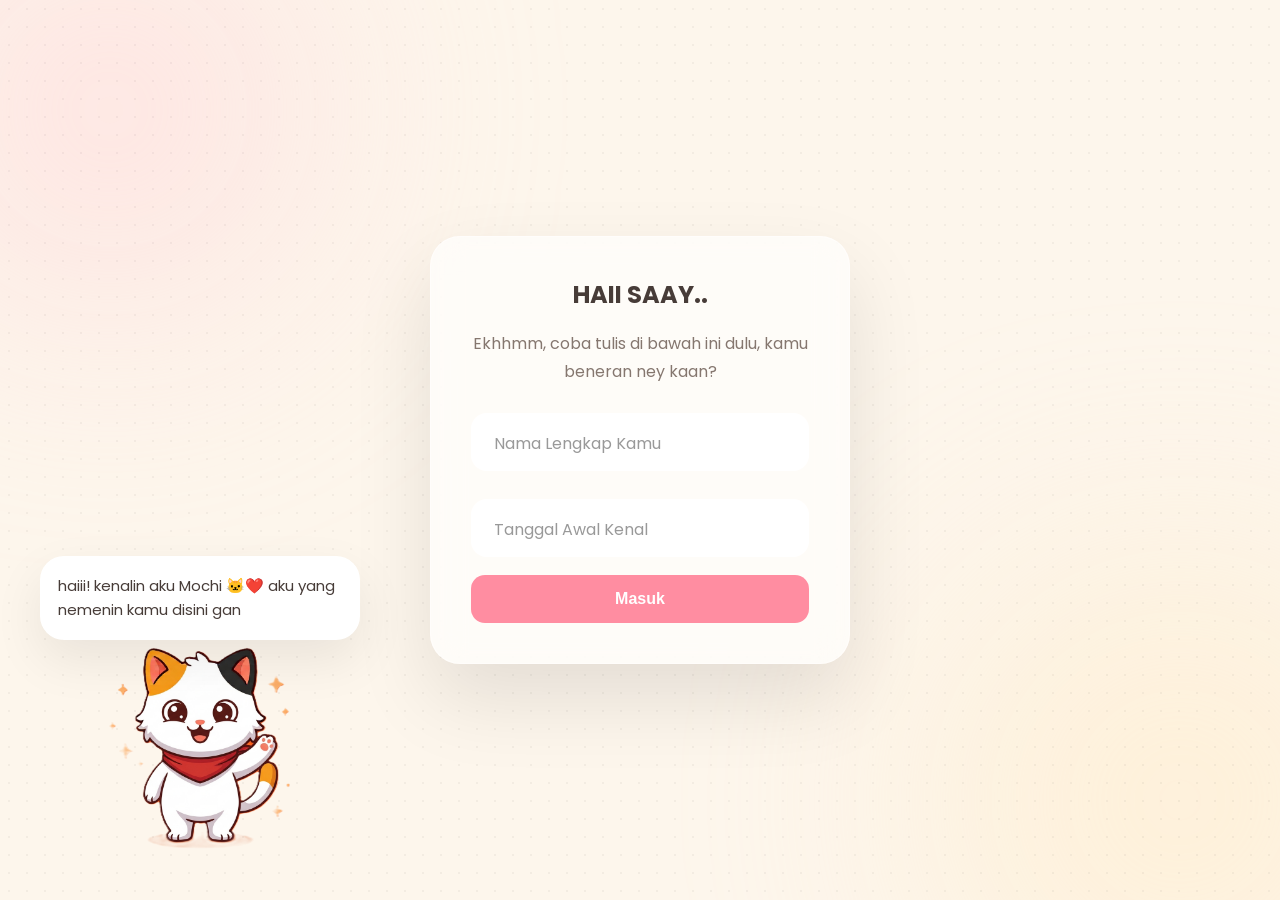
==== index.html @ f879d0f9 "first commit" ====
<!doctype html>
<html lang="en">
  <head>
    <meta charset="UTF-8" />

    <meta name="viewport" content="width=device-width, initial-scale=1.0" />

    <meta name="robots" content="noindex, nofollow">

    <title>❤️ for u</title>

    <!-- FONT -->

    <link rel="preconnect" href="https://fonts.googleapis.com" />

    <link rel="preconnect" href="https://fonts.gstatic.com" crossorigin />

    <link href="https://fonts.googleapis.com/css2?family=Poppins:wght@300;400;500;600;700&family=Playfair+Display:wght@700&display=swap" rel="stylesheet" />

    <!-- CSS -->

    <link rel="stylesheet" href="assets/css/style.css" />

    <link rel="stylesheet" href="assets/css/animations.css" />

    <link rel="stylesheet" href="assets/css/popup.css" />
  </head>

  <body>
    <!-- ==========================
            BACKGROUND
    =========================== -->

    <div class="background">
      <div class="blob blob1"></div>

      <div class="blob blob2"></div>

      <div class="noise"></div>
    </div>

    <div id="focus-overlay"></div>

    <div id="focus-overlay-journey"></div>

    <!-- ===========================
            CHARACTER LAYER
    =========================== -->

    <div id="character-layer">
      <div id="character-wrapper">
        <div id="character-bubble">
          <div id="bubble-content">
            <div id="bubble-text"></div>

            <div id="typing-indicator">
              <span></span>

              <span></span>

              <span></span>
            </div>
          </div>
        </div>

        <img id="character-image" src="assets/emoji/mochi/happy.png" alt="Mochi" />
      </div>
    </div>

    <!-- ==========================
            FLOATING LAYER
    =========================== -->

    <div id="floating-layer">
      <div id="music-player-placeholder"></div>

      <div id="journey-progress-placeholder"></div>
    </div>

    <!-- ==========================
            STORY
    =========================== -->

    <div class="mobile-warning">
      <div>
        💻

        <h2>Website ini dibuat khusus untuk Desktop.</h2>

        <p>Silakan buka menggunakan Laptop atau PC ya ❤️</p>
      </div>
    </div>

    <main id="story">
      <div id="transition-overlay">
        <div id="journey-transition">
          <div class="journey-content">
            <h1 id="journey-title">Perjalanan Kita Dimulai ❤️</h1>

            <p id="journey-subtitle">Aku sudah menyiapkan sesuatu spesial...</p>
          </div>
        </div>

        <div class="transition-text">
          <h2 id="transition-title"></h2>

          <p id="transition-subtitle"></p>
        </div>
      </div>

      <section id="login-scene" class="scene active">
        <div class="container">
          <div class="login-layout">
            <div id="login-card" class="login-card glass-card">
              <h1>HAII SAAY..</h1>

              <p>Ekhhmm, coba tulis di bawah ini dulu, kamu beneran ney kaan?</p>

              <div class="input-group">
                <input id="username" placeholder=" " type="text" required />

                <label for="username"> Nama Lengkap Kamu </label>
              </div>

              <div class="input-group">
                <input id="password" placeholder=" " type="password" required />

                <label for="password"> Tanggal Awal Kenal </label>
              </div>

              <button id="login-btn">Masuk</button>
            </div>
          </div>
        </div>
      </section>

      <section id="welcome-scene" class="scene">
        <div id="welcome-wrapper">
          <div id="envelope-stage">
            <img id="letter" src="assets/img/envelope/letter.png" />

            <img id="envelope" src="assets/img/envelope/closed.png" />
          </div>

          <div id="welcome-card" class="glass-card">
            <img id="card-letter" src="assets/img/envelope/hover.png" alt="" />

            <h1>Buat Kamu ❤️</h1>

            <p>Ada sesuatu yang mau aku tunjukin, hope u like it ney.</p>
            <p>Nanti kalo misalnya ada yang kurang bagus, bilang aku yaah 🥰</p>

            <button id="start-story">Mulai Perjalanan ❤️</button>
          </div>
        </div>
      </section>

      <section id="gallery-scene" class="scene">
        <div id="gallery-container">
          <button id="gallery-prev" class="gallery-arrow">❮</button>

          <div id="gallery-viewport">
            <div id="gallery-track"></div>
          </div>

          <button id="gallery-next" class="gallery-arrow">❯</button>
        </div>

        <div id="gallery-progress">
          <span id="gallery-current"> 1 </span>

          /

          <span id="gallery-total"> 1 </span>
        </div>

        <div id="gallery-scene-mochi" class="gallery-scene-mochi">
          <img id="gallery-scene-mochi-image" src="assets/emoji/mochi/happy.png" alt="Mochi" />

          <div id="gallery-scene-mochi-bubble"></div>
        </div>

        <div id="gallery-end-card">
            <h2>Gimana? 🥹</h2>
            <p>Udah cukup lihat kenangannya? Mau lanjut ke yang lain, atau masih mau lihat-lihat lagi?</p>
            <div class="gallery-end-buttons">
                <button id="gallery-end-again">Lihat Lagi</button>
                <button id="gallery-end-continue">Lanjut ❤️</button>
            </div>
        </div>

      </section>

      <div id="gallery-popup">
        <div id="gallery-popup-card">
          <button id="gallery-popup-close">✕</button>

          <div class="gallery-popup-left">
            <img id="gallery-popup-image" src="" alt="" />

            <video id="gallery-popup-video" controls playsinline loop muted></video>
          </div>

          <div class="gallery-popup-right">
            <div class="gallery-popup-story">
              <h2 id="gallery-popup-title"></h2>

              <p id="gallery-popup-date"></p>

              <div id="gallery-popup-memory"></div>
            </div>

            <div class="gallery-popup-mochi">
              <img id="gallery-popup-mochi-image" src="assets/emoji/mochi/happy.png" />

              <div id="gallery-popup-mochi-bubble"></div>
            </div>
          </div>
        </div>
      </div>

      <section id="letter-scene" class="scene">
        <div id="letter-stack"></div>

        <div id="letter-progress">
          <span id="letter-current">1</span> / <span id="letter-total">1</span>
        </div>

        <div id="letter-scene-mochi" class="gallery-scene-mochi">
          <img id="letter-scene-mochi-image" src="assets/emoji/mochi/happy.png" alt="Mochi" />
          <div id="letter-scene-mochi-bubble"></div>
        </div>
      </section>

      <div id="letter-end-overlay">
        <div id="letter-end-mochi">
          <img id="letter-end-mochi-image" src="assets/emoji/mochi/thinking.png" alt="Mochi" />
          <div id="letter-end-mochi-bubble"></div>
        </div>

        <div id="letter-end-buttons">
          <button id="letter-end-no">Baca Lagi</button>
          <button id="letter-end-yes">Lanjut ❤️</button>
        </div>
      </div>

      <section id="question-scene" class="scene">
        <div id="question-progress">
          <div id="question-progress-fill"></div>
        </div>

        <div id="question-stack"></div>

        <div id="question-scene-mochi" class="question-scene-mochi">
          <img id="question-scene-mochi-image" src="assets/emoji/mochi/happy.png" alt="Mochi" />
          <div id="question-scene-mochi-bubble"></div>
        </div>
      </section>

      <div id="question-end-overlay">
        <div id="question-end-mochi">
          <img id="question-end-mochi-image" src="assets/emoji/mochi/thinking.png" alt="Mochi" />
          <div id="question-end-mochi-bubble"></div>
        </div>
      </div>

      <section id="ending-scene" class="scene">

        <div id="ending-floating-photos">
          <img class="ending-float-photo float-path-1" src="assets/img/float/1.jpg" alt="">
          <img class="ending-float-photo float-path-2" src="assets/img/float/2.jpg" alt="">
          <img class="ending-float-photo float-path-3" src="assets/img/float/3.jpg" alt="">
          <img class="ending-float-photo float-path-4" src="assets/img/float/4.jpg" alt="">
          <img class="ending-float-photo float-path-5" src="assets/img/float/5.jpg" alt="">
          <img class="ending-float-photo float-path-6" src="assets/img/float/6.jpg" alt="">
          <img class="ending-float-photo float-path-7" src="assets/img/float/7.jpg" alt="">
          <img class="ending-float-photo float-path-8" src="assets/img/float/8.jpg" alt="">
          <img class="ending-float-photo float-path-9" src="assets/img/float/9.jpg" alt="">
          <img class="ending-float-photo float-path-10" src="assets/img/float/10.jpg" alt="">
          <img class="ending-float-photo float-path-11" src="assets/img/float/11.jpg" alt="">
          <img class="ending-float-photo float-path-12" src="assets/img/float/12.jpg" alt="">
          <img class="ending-float-photo float-path-13" src="assets/img/float/13.jpg" alt="">
          <img class="ending-float-photo float-path-14" src="assets/img/float/14.jpg" alt="">
          <img class="ending-float-photo float-path-15" src="assets/img/float/15.jpg" alt="">
          <img class="ending-float-photo float-path-16" src="assets/img/float/16.jpg" alt="">
        </div>

        <div id="ending-gift-stage" class="ending-gift-stage">
          <img id="ending-gift-image" src="assets/img/ending/gift-closed.png" alt="Kotak Hadiah" />
          <p class="ending-hint">Buka kotaknya ya ❤️</p>
        </div>

        <div id="ending-thanks-card">
          <div id="ending-mochi" class="ending-mochi">
            <img id="ending-mochi-image" src="assets/emoji/mochi/love.png" alt="Mochi" />
            <div id="ending-mochi-bubble"></div>
          </div>

          <button id="ending-thanks-close" aria-label="Tutup">✕</button>
          <div id="ending-thanks-text"></div>
        </div>

        <div id="ending-qr-card">
          <div id="ending-qr-text"></div>
          <img id="ending-qr-image" src="" alt="QR Code Bloopers" />
          <a id="ending-qr-link" href="#" target="_blank" rel="noopener">Buka di Google Drive</a>
        </div>

        <div id="ending-farewell-mochi" class="ending-farewell-mochi">
          <img id="ending-farewell-mochi-image" src="assets/emoji/mochi/waving.png" alt="Mochi" />
          <div id="ending-farewell-mochi-bubble"></div>
        </div>

      </section>
    </main>

    <!-- ===================================
    POPUP ENGINE
    =================================== -->

    <div id="popup-overlay">
      <div id="popup-card" class="glass-card">
        <img id="popup-character" src="assets/emoji/mochi/happy.png" alt="Mochi" />

        <h2 id="popup-title">Judul</h2>

        <p id="popup-message">Lorem ipsum dolor sit amet.</p>

        <button id="popup-button">Oke ❤️</button>
      </div>
    </div>

    <script src="assets/data/dialogs.js"></script>

    <script src="assets/data/stories.js"></script>

    <script src="assets/data/gallery.js"></script>

    <script src="assets/data/popup.js"></script>

    <script src="assets/data/playlist.js"></script>

    <script src="assets/js/config.js"></script>

    <script src="assets/js/character.js"></script>

    <script src="assets/js/popup-character.js"></script>

    <script src="assets/js/overlay.js"></script>

    <script src="assets/js/popup.js"></script>

    <script src="assets/js/scene.js"></script>

    <script src="assets/js/storage.js"></script>

    <script src="assets/data/gallery-dialog.js"></script>

    <script src="assets/js/gallery-character.js"></script>

    <script src="assets/js/envelope.js"></script>

    <script src="assets/js/gallery.js"></script>

    <script src="assets/js/gallery-end.js"></script>

    <script src="assets/js/journey.js"></script>

    <script src="assets/js/login.js"></script>

    <script src="assets/js/music.js"></script>

    <script src="assets/data/letter.js"></script>

    <script src="assets/js/letter.js"></script>

    <script src="assets/js/letter-end.js"></script>

    <script src="assets/data/questions.js"></script>

    <script src="assets/js/question.js"></script>

    <script src="assets/js/question-end.js"></script>

    <script src="assets/js/ending.js"></script>

    <script src="assets/js/app.js"></script>

    <div id="music-player">

        <div class="player-photo-bg"></div>
        <div class="player-glass-overlay"></div>

        <div class="player-main">
            <div class="player-cover">🎵</div>

            <div class="player-info">
            <h3 id="player-title">Our Song</h3>

            <p id="player-artist">For You ❤️</p>
            </div>

            <div id="player-toggle" class="player-control">⏸</div>
        </div>

        <div class="player-expand">

            <div class="player-progress">
            <span id="player-time-current">0:00</span>

            <div id="player-progress-bar" class="player-progress-bar">
                <div id="player-progress-fill" class="player-progress-fill"></div>
            </div>

            <span id="player-time-total">0:00</span>
            </div>

            <div class="player-buttons">
            <button id="player-prev" class="player-btn">⏮</button>
            <button id="player-playpause" class="player-btn player-btn-main">⏸</button>
            <button id="player-next" class="player-btn">⏭</button>
            </div>

        </div>

        <audio id="player-audio"></audio>

    </div>
  </body>
</html>
---- assets/css/style.css ----
:root {
  /* COLORS */

  --bg: #fdf6ec;

  --card: #ffffff;

  --primary: #8d6e63;

  --secondary: #d9a299;

  --accent: #ff8da1;

  --text: #473c38;

  --text-light: #85776f;

  --shadow: 0 20px 50px rgba(0, 0, 0, 0.08);

  --glass: rgba(255, 255, 255, 0.55);

  --border: rgba(255, 255, 255, 0.45);

  /* RADIUS */

  --radius-xl: 30px;

  --radius-lg: 22px;

  --radius-md: 18px;

  --radius-sm: 12px;

  --card-half-height: 270px;

  /* TRANSITION */

  --transition: 0.35s ease;
}

* {
  margin: 0;
  padding: 0;
  box-sizing: border-box;
}

html {
  scroll-behavior: smooth;

  overflow: hidden;
}

body {
  font-family: "Poppins", sans-serif;

  background: #fdf6ec;

  color: #473c38;

  overflow: hidden;

  min-height: 100vh;
}

/* =====================
BACKGROUND
===================== */

.background {
  position: fixed;

  inset: 0;

  z-index: -1;

  transition:
    filter 0.8s ease,
    opacity 0.8s ease,
    transform 0.8s ease;
}

#focus-overlay {
  position: fixed;
  inset: 0;
  background: rgba(253, 246, 236, 0.35);
  backdrop-filter: blur(0px);
  -webkit-backdrop-filter: blur(0px);
  opacity: 0;
  pointer-events: none;
  transition:
    opacity 0.6s ease,
    backdrop-filter 0.6s ease,
    -webkit-backdrop-filter 0.6s ease;
  z-index: 50;
}

#focus-overlay.show {
  opacity: 1;
  backdrop-filter: blur(16px);
  -webkit-backdrop-filter: blur(16px);
}

.blob {
  position: absolute;

  border-radius: 50%;

  filter: blur(120px);

  opacity: 0.5;
}

.blob1 {
  width: 420px;

  height: 420px;

  background: #ffd5d9;

  left: -100px;

  top: -100px;
}

.blob2 {
  width: 500px;

  height: 500px;

  background: #ffebc8;

  right: -150px;

  bottom: -150px;
}

#focus-overlay-journey {
  position: fixed;
  inset: 0;

  background: rgba(20, 20, 20, 0.45);

  backdrop-filter: none;
  -webkit-backdrop-filter: none;

  opacity: 0;

  visibility: hidden;

  pointer-events: none;

  transition:
    opacity 0.7s,
    backdrop-filter 0.7s,
    -webkit-backdrop-filter 0.7s;
}

#focus-overlay-journey.show {
  opacity: 1;

  visibility: visible;

  backdrop-filter: blur(14px);
  -webkit-backdrop-filter: blur(14px);
}

/*==========================

CHARACTER LAYER

==========================*/

#character-layer {
  position: fixed;

  left: 80px;

  bottom: 40px;

  z-index: 999;

  pointer-events: none;
}

#character-wrapper {
  width: 240px;
}

#character-image {
  width: 100%;

  display: block;

  user-select: none;
}

/*==========================

CHARACTER BUBBLE

==========================*/

#character-bubble {
  position: absolute;

  bottom: 220px;

  left: 50%;

  transform: translateX(-50%);

  width: max-content;

  max-width: 320px;

  min-width: 180px;

  background: white;

  border-radius: 24px;

  padding: 18px;

  box-shadow: var(--shadow);

  opacity: 0;

  visibility: hidden;

  transition: 0.3s;
}

#bubble-text {
  color: var(--text);

  font-size: 15px;

  line-height: 1.6;
}

#character-bubble::after {
  content: "";

  position: absolute;

  bottom: -12px;

  left: 50%;

  transform: translateX(-50%);

  border: 12px solid transparent;

  border-top: white;
}

/*==========================

CONTAINER

==========================*/

.container {
  width: min(1400px, 92%);
  margin: auto;

  min-height: 100vh;

  display: flex;
  justify-content: center;
  align-items: center;
}

/*==========================

FLOATING

==========================*/

#floating-layer {
  position: fixed;

  inset: 0;

  pointer-events: none;

  z-index: 200;
}

#music-player-placeholder {
  position: absolute;

  top: 25px;

  left: 25px;
}

#journey-progress-placeholder {
  opacity: 0;
  pointer-events: none;
  transition: 0.5s;
}

#journey-progress-placeholder.show {
  opacity: 1;
}

.noise {
  position: absolute;

  inset: 0;

  opacity: 0.04;

  background-image: radial-gradient(#000 1px, transparent 1px);

  background-size: 18px 18px;
}

/* =====================

SCENES

===================== */

section {
  min-height: 100vh;
}

.glass-card {
  background: rgba(255, 255, 255, 0.65);

  backdrop-filter: blur(16px);

  border: 1px solid rgba(255, 255, 255, 0.4);

  box-shadow: 0 35px 80px rgba(0, 0, 0, 0.1);

  border-radius: var(--radius-xl);
}

.character-bubble {
  max-width: 260px;

  background: white;

  border-radius: 18px;

  padding: 16px;

  position: relative;

  box-shadow: var(--shadow);
}

.character-bubble::after {
  content: "";

  position: absolute;

  bottom: -12px;

  left: 40px;

  border: 12px solid transparent;

  border-top: white;
}

.character {
  display: flex;

  flex-direction: column;

  align-items: center;

  gap: 16px;
}

.mobile-warning {
  display: none;
}

@media (max-width: 1100px) {
  #story {
    display: none;
  }

  #floating-layer {
    display: none;
  }

  .mobile-warning {
    display: flex;

    justify-content: center;

    align-items: center;

    position: fixed;

    inset: 0;

    background: #fdf6ec;

    z-index: 99999;

    font-size: 22px;

    text-align: center;

    padding: 30px;
  }
}

/*==========================

LOGIN

==========================*/

.login-layout {
  width: 100%;

  display: flex;

  justify-content: center;

  align-items: center;
}

.login-card {
  width: 420px;

  padding: 40px;

  display: flex;

  flex-direction: column;

  gap: 18px;
}

.login-card h1 {
  text-align: center;

  color: var(--text);
}

.login-card p {
  text-align: center;

  color: var(--text-light);

  line-height: 1.7;
}

.input-group {
  position: relative;

  margin-top: 10px;
}

.input-group input {
  width: 100%;

  height: 58px;

  border: none;

  outline: none;

  border-radius: 16px;

  padding: 22px 18px 8px;

  font-size: 15px;

  background: white;

  transition: 0.3s;

  color: var(--text);
}

.input-group label {
  position: absolute;

  left: 18px;

  top: 18px;

  color: #999;

  transition: 0.25s;

  pointer-events: none;

  background: white;

  padding: 0 5px;
}

.input-group input:focus {
  box-shadow: 0 0 0 3px rgba(255, 141, 161, 0.2);
}

.input-group input:focus + label,
.input-group input:not(:placeholder-shown) + label,
.input-group input:valid + label {
  top: -10px;

  font-size: 12px;

  color: var(--accent);
}

#login-btn {
  padding: 15px;

  border: none;

  border-radius: 14px;

  cursor: pointer;

  font-size: 16px;

  font-weight: 600;

  background: var(--accent);

  color: white;

  transition: 0.3s;
}

#login-btn:hover {
  transform: translateY(-3px);
}

/*========================

Typing Indicator

========================*/

#bubble-content {
  min-height: 26px;
}

#typing-indicator {
  display: none;

  align-items: center;

  gap: 6px;

  height: 24px;
}

#typing-indicator span {
  width: 8px;

  height: 8px;

  border-radius: 50%;

  background: var(--text-light);

  animation: typing 0.8s infinite;
}

#typing-indicator span:nth-child(2) {
  animation-delay: 0.15s;
}

#typing-indicator span:nth-child(3) {
  animation-delay: 0.3s;
}

@keyframes typing {
  0%,
  80%,
  100% {
    transform: translateY(0);

    opacity: 0.4;
  }

  40% {
    transform: translateY(-6px);

    opacity: 1;
  }
}

/*==========================
SCENE ENGINE
==========================*/

.scene {
  min-height: 100vh;

  width: 100%;

  display: none;

  align-items: center;

  justify-content: center;
}

.scene.active {
  display: flex;

  animation: fadeScene 0.8s ease;
}

@keyframes fadeScene {
  from {
    opacity: 0;

    transform: translateY(20px);
  }

  to {
    opacity: 1;

    transform: translateY(0);
  }
}

body {
  transition:
    filter 0.7s ease,
    opacity 0.7s ease;
}

body.transition {
  overflow: hidden;
}

#login-card {
  transition:
    opacity 0.8s,
    transform 0.8s;
}

#login-card.hide {
  opacity: 0;

  transform: translateY(-40px) scale(0.95);
}

/*==========================
TRANSITION OVERLAY
==========================*/

#transition-overlay {
  position: fixed;

  inset: 0;

  display: flex;

  justify-content: center;

  align-items: center;

  background: rgba(253, 246, 236, 0.95);

  opacity: 0;

  visibility: hidden;

  transition: all 0.8s ease;

  z-index: 99999;
}

#transition-overlay.show {
  opacity: 1;

  visibility: visible;
}

.transition-text {
  text-align: center;
}

.transition-text h2 {
  font-size: 42px;

  font-family: "Playfair Display";

  color: var(--text);

  margin-bottom: 18px;
}

.transition-text p {
  font-size: 18px;

  color: var(--text-light);

  opacity: 0.85;
}

.login-success {
  animation: loginSuccess 0.9s ease forwards;
}

@keyframes loginSuccess {
  0% {
    opacity: 1;

    transform: scale(1);
  }

  100% {
    opacity: 0;

    transform: scale(0.82) translateY(-30px);
  }
}

/* welcome scene */

#letter.letter-fade-out {
  animation: letterFadeOut 0.6s ease forwards;
}

@keyframes letterFadeOut {
  from {
    opacity: 1;
  }
  to {
    opacity: 0;
  }
}

#card-letter {
  position: absolute;
  top: -90px;
  left: 50%;
  width: 200px;
  transform: translateX(-50%) translateY(20px) scale(0.85);
  opacity: 0;
  z-index: 65;
  pointer-events: none;
  filter: drop-shadow(0 14px 24px rgba(0, 0, 0, 0.15));
}

#card-letter.show {
  animation: cardLetterAppear 0.7s ease forwards;
}

@keyframes cardLetterAppear {
  from {
    opacity: 0;
    transform: translateX(-50%) translateY(20px) scale(0.85);
  }
  to {
    opacity: 1;
    transform: translateX(-50%) translateY(0) scale(1);
  }
}

#card-letter.card-letter-idle {
  animation: cardLetterFloat 3.4s ease-in-out infinite;
}

@keyframes cardLetterFloat {
  0%,
  100% {
    opacity: 1;
    transform: translateX(-50%) translateY(0) rotate(0deg);
  }
  50% {
    opacity: 1;
    transform: translateX(-50%) translateY(-10px) rotate(-2deg);
  }
}

#welcome-scene {
  position: relative;

  width: 100%;

  height: 100vh;

  overflow: hidden;
}

#welcome-wrapper {
  position: relative;

  width: 100%;

  height: 100%;
}

#envelope {
  position: absolute;

  inset: 0;

  margin: auto;

  width: 340px;

  cursor: pointer;

  z-index: 20;
}

/* ====================== */

#letter {
  position: absolute;

  left: 50%;

  top: 55%;

  width: 280px;

  transform: translate(-50%, 40px);

  opacity: 0;

  z-index: 15;
}

/* ====================== */

#welcome-card {
  position: absolute;
  left: 50%;
  top: 55%;
  width: min(380px, 88%);
  min-height: 540px;
  padding: 130px 40px 60px;
  transform: translate(-50%, -50%) scale(0.92);
  opacity: 0;
  pointer-events: none;
  text-align: center;
  z-index: 700;
  background: rgba(255, 255, 255, 0.95);
  border-radius: 28px;
  border: 1px solid rgba(0, 0, 0, 0.06);
  box-shadow: 0 30px 70px rgba(0, 0, 0, 0.08);

  display: flex;
  flex-direction: column;
  justify-content: flex-start;
  align-items: center;
  gap: 28px;
}

#welcome-card.hide {
  animation: welcomeCardHide 0.7s forwards;
}

@keyframes welcomeCardHide {
  from {
    opacity: 1;

    transform: translate(-50%, -50%) scale(1);
  }

  to {
    opacity: 0;

    transform: translate(-50%, -40%) scale(0.95);
  }
}

.card-show {
  opacity: 1;

  pointer-events: auto;

  animation: cardAppear 0.9s forwards;
}

@keyframes cardAppear {
  from {
    opacity: 0;

    transform: translate(-50%, -46%) scale(0.9);
  }

  to {
    opacity: 1;

    transform: translate(-50%, -50%) scale(1);
  }
}

/* ====================== */

.letter-show {
  animation: letterRise 1.2s forwards;
}

@keyframes letterRise {
  from {
    opacity: 0;

    transform: translate(-50%, 40px);
  }

  to {
    opacity: 1;

    transform: translate(-50%, -150px);
  }
}

#start-story {
  display: inline-flex;

  justify-content: center;

  align-items: center;

  margin: auto;

  margin-top: 16px;

  padding: 14px 28px;

  border-radius: 16px;

  border: none;

  background: var(--accent);

  color: #fff;

  font-size: 15px;

  font-weight: 700;

  cursor: pointer;

  transition:
    transform 0.3s ease,
    background 0.3s ease;

  box-shadow: 0 18px 40px rgba(255, 141, 161, 0.25);
}

#start-story:hover {
  transform: translateY(-2px);

  background: #ff6f89;
}

/*=================================
GALLERY ENGINE
=================================*/

#gallery-scene {
  opacity: 0;

  width: 100%;

  height: 100vh;

  overflow: hidden;

  justify-content: center;

  align-items: center;

  transition: opacity 0.8s ease;
}

#gallery-scene.reveal {
  opacity: 1;
}

#gallery-container {
  width: 100%;

  height: 100%;

  display: flex;

  align-items: center;

  justify-content: center;

  position: relative;
}

#gallery-viewport {
  width: 100%;

  overflow: hidden;
}

#gallery-track {
  display: flex;

  transition: transform 0.6s cubic-bezier(0.22, 0.61, 0.36, 1);
}

.gallery-item {
  width: 100vw;

  flex-shrink: 0;

  display: flex;

  justify-content: center;

  align-items: center;
}

.gallery-photo {
  width: auto;

  max-width: 82vw;

  max-height: 82vh;

  object-fit: contain;

  border-radius: 28px;

  box-shadow: 0 25px 70px rgba(0, 0, 0, 0.12);

  cursor: pointer;

  transition: 0.35s;
}

.gallery-photo:hover {
  transform: scale(1.02);
}

.gallery-arrow {
  position: absolute;

  width: 62px;

  height: 62px;

  border: none;

  border-radius: 50%;

  background: rgba(255, 255, 255, 0.85);

  backdrop-filter: blur(10px);

  cursor: pointer;

  font-size: 30px;

  z-index: 20;

  transition: 0.3s;
}

.gallery-arrow:hover {
  transform: scale(1.08);
}

#gallery-prev {
  left: 35px;
}

#gallery-next {
  right: 35px;
}

.gallery-arrow:disabled {
  opacity: 0.3;

  cursor: not-allowed;
}

#gallery-progress {
  position: absolute;

  bottom: 30px;

  left: 50%;

  transform: translateX(-50%);

  font-size: 18px;

  font-weight: 600;
}

.gallery-scene-mochi, .letter-scene-mochi {
  position: absolute;

  bottom: 40px;

  left: 80px;

  width: 240px;
  height: 240px;

  transform: none;

  z-index: 25;

  opacity: 0;

  visibility: hidden;

  transition:
    opacity 0.25s ease,
    transform 0.25s ease;
}

.gallery-scene-mochi.show, .letter-scene-mochi.show {
  opacity: 1;

  visibility: visible;

  transform: none;
}

#gallery-scene-mochi-image, #letter-scene-mochi-image {
  width: 100%;

  position: absolute;
  left: 0;
  bottom: 0;

  transition:
    opacity 0.25s ease,
    transform 0.25s ease;
}

#gallery-scene-mochi-bubble, #letter-scene-mochi-bubble {
  position: absolute;

  bottom: 220px;

  left: 50%;

  transform: translateX(-50%);

  width: max-content;

  max-width: 320px;

  min-width: 180px;

  padding: 18px;

  display: block;

  background: #fff6f8;

  font-size: 15px;

  border-radius: 24px;

  line-height: 1.6;

  box-shadow: 0 10px 25px rgba(0, 0, 0, 0.08);

  opacity: 0;

  color: #222 !important;

  transition:
    opacity 0.25s ease,
    transform 0.25s ease;
}

#gallery-scene-mochi-bubble:empty,
#letter-scene-mochi-bubble:empty {
  display: none;
}

#gallery-scene-mochi-bubble.gallery-popup-bubble-show,
#letter-scene-mochi-bubble.gallery-popup-bubble-show {
  display: block;
  opacity: 1;
  visibility:visible;

  transform: translateY(0);
}

#gallery-scene-mochi-bubble::before,
#letter-scene-mochi-bubble::before {
  content: "";

  position: absolute;

  bottom: -12px;
  left: 50%;

  transform: translateX(-50%);

  border: 12px solid transparent;
  border-top: 12px solid #fff6f8;

  width: 0;
  height: 0;

  background: none;
}

#letter-end-overlay {
  position: fixed;
  inset: 0;

  display: flex;
  flex-direction: column;
  align-items: center;
  justify-content: center;
  gap: 24px;

  background: rgba(20, 20, 20, 0.45);
  backdrop-filter: blur(18px);
  -webkit-backdrop-filter: blur(18px);

  opacity: 0;
  visibility: hidden;

  z-index: 10001;

  transition: 0.35s;
}

#letter-end-overlay.show {
  opacity: 1;
  visibility: visible;
}

#letter-end-mochi {
  position: relative;

  width: 220px;
}

#letter-end-mochi-image {
  width: 100%;

  transform: translateY(20px);
  opacity: 0;

  transition:
    opacity 0.35s ease 0.1s,
    transform 0.35s ease 0.1s;
}

#letter-end-overlay.show #letter-end-mochi-image {
  opacity: 1;
  transform: translateY(0);
}

#letter-end-mochi-bubble {
  position: absolute;

  bottom: calc(100% + 20px);
  left: 50%;
  transform: translateX(-50%);

  width: max-content;
  max-width: 320px;
  min-width: 180px;

  padding: 18px;

  background: #fff6f8;

  font-size: 15px;
  line-height: 1.6;
  color: #222 !important;

  border-radius: 24px;

  box-shadow: 0 10px 25px rgba(0, 0, 0, 0.08);

  opacity: 0;

  transition: opacity 0.3s ease 0.2s;
}

#letter-end-overlay.show #letter-end-mochi-bubble {
  opacity: 1;
}

#letter-end-mochi-bubble::after {
  content: "";

  position: absolute;

  bottom: -12px;
  left: 50%;
  transform: translateX(-50%);

  border: 12px solid transparent;
  border-top: 12px solid #fff6f8;
}

#letter-end-buttons {
  display: flex;
  gap: 16px;

  opacity: 0;
  transform: translateY(10px);

  pointer-events: none;

  transition:
    opacity 0.3s ease,
    transform 0.3s ease;
}

#letter-end-overlay.show #letter-end-buttons.show {
  opacity: 1;
  transform: translateY(0);
  pointer-events: auto;
}

#letter-end-buttons button {
  padding: 14px 28px;

  border: none;
  border-radius: 40px;

  font-family: "Poppins", sans-serif;
  font-weight: 600;
  font-size: 14px;

  cursor: pointer;

  transition: 0.25s;
}

#letter-end-no {
  background: #f1e4e7;
  color: #666;
}

#letter-end-no:hover {
  background: #e5d5d9;
}

#letter-end-yes {
  background: #ff8da1;
  color: white;
}

#letter-end-yes:hover {
  background: #ff7291;
}

/*=========================
JOURNEY TRANSITION
==========================*/

#journey-transition {
  position: fixed;

  inset: 0;

  display: flex;

  justify-content: center;

  align-items: center;

  opacity: 0;

  visibility: hidden;

  transition: 0.8s;

  z-index: 9998;
}

#journey-transition.show {
  opacity: 1;

  visibility: visible;
}

.journey-content {
  text-align: center;

  color: white;
}

#journey-title {
  font-size: 58px;

  font-family: "Playfair Display";

  margin-bottom: 20px;
}

#journey-subtitle {
  font-size: 22px;

  opacity: 0.85;
}

.journey-leave {
  animation: journeyLeave 0.7s forwards;
}

@keyframes journeyLeave {
  0% {
    opacity: 1;

    transform: translate(-50%, -50%) scale(1);
  }

  100% {
    opacity: 0;

    transform: translate(-50%, -80%) scale(0.9);
  }
}

.journey-letter {
  animation: journeyLetter 0.7s forwards;
}

@keyframes journeyLetter {
  to {
    opacity: 0;

    transform: translateX(-50%) translateY(-50px) scale(0.8);
  }
}

#music-player {
  position: fixed;
  left: 50%;
  top: 50%;
  transform: translate(-50%, -50%) scale(0.6);

  width: 420px;
  height: 95px;

  border-radius: 28px;

  backdrop-filter: blur(20px) saturate(160%);
  -webkit-backdrop-filter: blur(20px) saturate(160%);
  border: 1px solid rgba(255, 255, 255, 0.8);

  display: flex;
  flex-direction: column;
  padding: 18px 24px;
  box-shadow:
    0 20px 45px rgba(0, 0, 0, 0.15),
    inset 0 1px 0 rgba(255, 255, 255, 0.6);
  opacity: 0;
  visibility: hidden;
  overflow: hidden;
  z-index: 9999;
  will-change: transform, left, top, height;
  transition: height 0.35s ease;
}

.player-photo-bg {
  position: absolute;
  inset: -25px; /* biar pas di-blur nggak keliatan tepinya */
  background-size: cover;
  background-position: center;
  filter: blur(35px) saturate(160%);
  transform: scale(1.15);
  transition: background-image 0.5s ease;
  z-index: 0;
}

.player-glass-overlay {
  position: absolute;
  inset: 0;
  background: linear-gradient(135deg, rgba(255, 255, 255, 0.78), rgba(255, 255, 255, 0.55)); 
  z-index: 1;
}

#music-player:hover {
  height: 210px;
}

.player-main {
  display: flex;
  align-items: center;
  gap: 20px;
  flex-shrink: 0;
}

.player-main,
.player-expand {
  position: relative; /* biar tetap di atas 2 layer baru */
  z-index: 2;
}

#music-player:hover #player-toggle {
  display: none;
}

.player-cover {

  background-size: contain;
  background-repeat: no-repeat;
  background-color: rgba(255, 255, 255, 0.4);
  background-position: center;
  overflow: hidden;
  
  width: 60px;

  height: 60px;

  border-radius: 18px;

  color: white;

  display: flex;

  justify-content: center;

  align-items: center;

  font-size: 28px;
}

.player-info {
  flex: 1;
  min-width: 0;
  padding-right: 10px;
}

.player-info h3 {
  font-size: 16px;
  margin-bottom: 4px;
  white-space: nowrap;
  overflow: hidden;
  text-overflow: ellipsis;
}

.player-info p {
  font-size: 13px;
  white-space: nowrap;
  overflow: hidden;
  text-overflow: ellipsis;
}

.player-control {
  width: 52px;

  height: 52px;

  border-radius: 50%;

  background: #e8899b;;

  color: white;

  display: flex;

  justify-content: center;

  align-items: center;

  cursor: pointer;
}

.player-expand {
  margin-top: 18px;
  opacity: 0;
  transition: opacity 0.25s ease 0.1s;
}

#music-player:hover .player-expand {
  opacity: 1;
}

.player-progress {
  display: flex;
  align-items: center;
  gap: 10px;
  font-size: 12px;
  color: #b98a94;
  margin-bottom: 16px;
}

.player-progress-bar {
  flex: 1;
  height: 5px;
  border-radius: 5px;
  background: rgba(255, 255, 255, 0.55);
  cursor: pointer;
  overflow: hidden;
}

.player-progress-fill {
  height: 100%;
  width: 0%;
  background: #e8899b;;
  border-radius: 5px;
}

.player-buttons {
  display: flex;
  align-items: center;
  justify-content: center;
  gap: 24px;
}

.player-btn {
  border: none;
  background: none;
  font-size: 20px;
  color: #e8899b;
  cursor: pointer;
  display: flex;
  align-items: center;
  justify-content: center;
}

.player-btn-main {
  width: 46px;
  height: 46px;
  border-radius: 50%;
  background: #e8899b;
  color: white;
  font-size: 18px;
}

#music-player.show {
  animation: playerAppear 0.8s forwards;
}

@keyframes playerAppear {
  from {
    opacity: 0;

    transform: translate(-50%, -50%) scale(0.6);
  }

  to {
    opacity: 1;

    visibility: visible;

    transform: translate(-50%, -50%) scale(1);
  }
}

#music-player.float {
  animation: playerFloat 1.3s forwards;
}

@keyframes playerFloat {
  0% {
    opacity: 1;
    visibility: visible;

    left: 50%;
    top: 50%;

    transform: translate(-50%, -50%) scale(1);
  }

  100% {
    opacity: 1;
    visibility: visible;

    left: calc(100% - 30px);
    top: 30px;

    transform: translate(-100%, 0) scale(0.72);
  }
}

/*=========================
GALLERY POPUP*==========================*/

#gallery-popup {
  position: fixed;
  inset: 0;

  display: flex;
  justify-content: center;
  align-items: center;

  background: rgba(20, 20, 20, 0.45);
  backdrop-filter: blur(18px);

  opacity: 0;
  visibility: hidden;

  transition: 0.35s;

  z-index: 10000;
}

#gallery-popup.show {
  opacity: 1;
  visibility: visible;
}

#gallery-popup-card {
  width: min(1200px, 90vw);
  height: min(760px, 90vh);

  display: flex;

  overflow: hidden;

  background: white;

  border-radius: 32px;

  position: relative;

  transform: scale(0.92);

  transition: 0.35s;

  opacity: 0;

  transform: scale(0.95) translateY(20px);

  transition:
    opacity 0.35s ease,
    transform 0.45s cubic-bezier(0.22, 0.61, 0.36, 1);
}

#gallery-popup.show #gallery-popup-card {
  opacity: 1;

  transform: scale(1) translateY(0);
}

#gallery-popup-image {
  width: 100%;
  height: 100%;

  object-fit: contain;

  opacity: 0;

  transform: scale(0.96);

  transition:
    opacity 0.45s ease 0.15s,
    transform 0.45s ease 0.15s;
}

#gallery-popup.show #gallery-popup-image {
  opacity: 1;

  transform: scale(1);
}

.gallery-popup-content {
  padding: 30px;

  scroll-behavior: smooth;
}

.gallery-popup-content::-webkit-scrollbar {
  width: 8px;
}

.gallery-popup-content::-webkit-scrollbar-thumb {
  background: #ddd;

  border-radius: 20px;
}

.gallery-popup-right {
  flex: 1;

  display: flex;

  flex-direction: column;

  height: 100%;

  padding: 40px 45px;

  overflow-y: auto;
}

.gallery-popup-story {
  flex: 1;

  overflow-y: auto;

  padding-right: 10px;
}

#gallery-popup-title {
  font-size: 36px;
  margin-bottom: 10px;
  opacity: 0;

  transform: translateY(12px);

  transition: 0.35s 0.25s;
}

#gallery-popup-date {
  color: #999;

  margin-bottom: 1px;

  opacity: 0;

  transform: translateY(12px);

  transition: 0.35s 0.35s;
}

#gallery-popup-memory {
  line-height: 2;

  white-space: pre-line;

  opacity: 0;

  transform: translateY(12px);

  transition: 0.35s 0.45s;
}

#gallery-popup.show #gallery-popup-title,
#gallery-popup.show #gallery-popup-date,
#gallery-popup.show #gallery-popup-memory {
  opacity: 1;

  transform: translateY(0);
}

.gallery-popup-mochi {
  flex-shrink: 0;

  display: flex;

  align-items: flex-end;

  gap: 15px;

  padding-top: 16px;

  margin-top: 16px;

  border-top: 1px solid #eee;

  padding-bottom: 12px;
}

#gallery-popup.show .gallery-popup-mochi {
  opacity: 1;

  transform: translateY(0);
}

#gallery-popup-mochi-image {
  width: 95px;

  margin-bottom: -8px;

  flex-shrink: 0;

  transition:
    opacity 0.25s ease,
    transform 0.25s ease;
}

.gallery-video-thumb {
  position: relative;

  display: inline-flex;
  align-items: center;
  justify-content: center;

  cursor: pointer;
}

.gallery-video-thumb .gallery-photo {
  display: block;
}

.gallery-play-icon {
  position: absolute;
  top: 50%;
  left: 50%;
  transform: translate(-50%, -50%);

  width: 64px;
  height: 64px;

  border-radius: 50%;
  background: rgba(0, 0, 0, 0.5);
  color: white;

  display: flex;
  align-items: center;
  justify-content: center;

  font-size: 24px;

  pointer-events: none;
}

.gallery-popup-face-show {
  opacity: 1;

  transform: scale(1);
}

.gallery-popup-face-hide {
  opacity: 0;

  transform: scale(0.9);
}

#gallery-popup-mochi-bubble {
  position: relative;

  background: #fff6f8;

  padding: 14px 18px;

  border-radius: 18px;

  line-height: 1.7;

  box-shadow: 0 10px 25px rgba(0, 0, 0, 0.08);

  opacity: 0;

  color: #222 !important;

  transform: translateY(12px);

  transition:
    opacity 0.25s ease,
    transform 0.25s ease;

  margin-bottom: 18px;
}

#gallery-popup-mochi-bubble {
  opacity: 0;
  transform: translateY(12px);

  transition:
    opacity 0.25s ease,
    transform 0.25s ease;
}

#gallery-popup-mochi-bubble.gallery-popup-bubble-show {
  opacity: 1;
  transform: translateY(0);
}

#gallery-popup-mochi-bubble::before {
  content: "";

  position: absolute;

  left: -8px;

  bottom: 18px;

  width: 18px;

  height: 18px;

  background: #fff6f8;

  transform: rotate(45deg);
}

#gallery-popup-close {
  position: absolute;

  top: 25px;
  right: 25px;

  width: 45px;
  height: 45px;

  border: none;

  border-radius: 50%;

  background: white;

  cursor: pointer;

  z-index: 20;

  transition: 0.3s;
}

#gallery-popup-close:hover {
  transform: rotate(90deg) scale(1.1);
}

#gallery-end-card {
  position: fixed;
  left: 50%;
  top: 50%;
  width: min(380px, 88%);
  padding: 40px 32px;
  transform: translate(-50%, -50%) scale(0.92);
  opacity: 0;
  pointer-events: none;
  text-align: center;
  z-index: 9999;
  background: rgba(255, 255, 255, 0.95);
  border-radius: 28px;
  border: 1px solid rgba(0, 0, 0, 0.06);
  box-shadow: 0 30px 70px rgba(0, 0, 0, 0.08);
  display: flex;
  flex-direction: column;
  align-items: center;
  gap: 24px;
}

#gallery-end-card.card-show {
  opacity: 1;
  pointer-events: auto;
  animation: cardAppear 0.9s forwards;
}

#gallery-end-card.hide {
  animation: welcomeCardHide 0.7s forwards; /* reuse keyframes yang udah ada */
}

.gallery-end-buttons {
  display: flex;
  gap: 14px;
}

.gallery-end-buttons button {
  padding: 14px 24px;
  border-radius: 16px;
  border: none;
  font-size: 15px;
  font-weight: 700;
  cursor: pointer;
  transition: transform 0.3s ease, background 0.3s ease;
}

#gallery-end-continue {
  background: var(--accent);
  color: #fff;
  box-shadow: 0 18px 40px rgba(255, 141, 161, 0.25);
}

#gallery-end-continue:hover { transform: translateY(-2px); }

#gallery-end-again {
  background: rgba(0,0,0,0.05);
  color: #555;
}

/*=================================
LETTER SCENE — STACKED CARDS
=================================*/

#letter-stack {
  position: relative;
  width: min(420px, 88vw);
  height: min(560px, 70vh);
}

.letter-card {
  position: absolute;
  top: 50%;
  left: 50%;
  width: 100%;
  height: 100%;
  box-sizing: border-box;

  background: #fdf8f3;
  border: 3px solid var(--accent, #FF8DA1);
  border-radius: 20px;
  box-shadow: 0 20px 45px rgba(0, 0, 0, 0.12);

  padding: 40px 32px;

  display: flex;
  flex-direction: column;
  align-items: center;
  justify-content: center;
  text-align: center;

  transform: translate(-50%, -50%);
  transition: transform 0.6s cubic-bezier(0.22, 0.68, 0, 1.01), opacity 0.4s ease;
}

.letter-card h2 {
  font-family: "Playfair Display", serif;
  font-size: 28px;
  margin-bottom: 8px;
}

.letter-card h3 {
  font-weight: 500;
  opacity: 0.7;
  margin-bottom: 20px;
}

.letter-card p {
  font-size: 15px;
  line-height: 1.7;
}

#letter-continue-btn {
  display: inline-flex;
  justify-content: center;
  align-items: center;

  margin-top: 16px;

  padding: 12px 26px;

  border: none;
  border-radius: 16px;

  background: #ff8da1;
  color: #fff;

  font-family: "Poppins", sans-serif;
  font-size: 14px;
  font-weight: 700;

  cursor: pointer;

  transition:
    transform 0.25s ease,
    background 0.25s ease;

  box-shadow: 0 12px 30px rgba(0, 0, 0, 0.12);
}

#letter-continue-btn:hover {
  transform: translateY(-2px);
}

#letter-progress {
  position: absolute;
  top: 50%;
  right: 300px;
  transform: translateY(-50%);
  font-size: 15px;
  font-weight: 600;
  opacity: 0.6;
}

/*=================================
LETTER SCENE MOCHI — FIX
=================================*/

.letter-scene-mochi {
  position: absolute;
  bottom: 40px;
  left: 80px;
  width: 240px;
  height: 240px;
  transform: none;
  z-index: 25;
  opacity: 0;
  visibility: hidden;
  transition: opacity 0.25s ease, transform 0.25s ease;
}

.letter-scene-mochi.show {
  opacity: 1;
  visibility: visible;
  transform: none;
}

#letter-scene-mochi-image {
  width: 100%;
  position: absolute;
  left: 0;
  bottom: 0;
  transition: opacity 0.25s ease, transform 0.25s ease;
  animation: idleFloat 3s ease-in-out infinite;
}

#letter-scene-mochi-bubble {
  position: absolute;
  bottom: 220px;
  left: 50%;
  transform: translateX(-50%);
  width: max-content;
  max-width: 320px;
  min-width: 180px;
  padding: 18px;
  display: block;
  background: #fff6f8;
  font-size: 15px;
  border-radius: 24px;
  line-height: 1.6;
  box-shadow: 0 10px 25px rgba(0, 0, 0, 0.08);
  opacity: 0;
  color: #222 !important;
  transition: opacity 0.25s ease, transform 0.25s ease;
}

#letter-scene-mochi-bubble:empty {
  display: none;
}

#letter-scene-mochi-bubble.gallery-popup-bubble-show {
  display: block;
  opacity: 1;
  visibility: visible;
  transform: translateY(0);
}

#letter-scene-mochi-bubble::before {
  content: "";
  position: absolute;
  bottom: -12px;
  left: 50%;
  transform: translateX(-50%);
  border: 12px solid transparent;
  border-top: 12px solid #fff6f8;
  width: 0;
  height: 0;
}

@keyframes bubblePop {
  0% {
    transform: translateY(0) scale(0.85);
    opacity: 0;
  }
  60% {
    transform: translateY(0) scale(1.05);
    opacity: 1;
  }
  100% {
    transform: translateY(0) scale(1);
    opacity: 1;
  }
}

#letter-scene-mochi-bubble.bubble-pop {
  animation: bubblePop 0.4s ease;
}

/*=================================
QUESTION SCENE
=================================*/

#question-scene {
  flex-direction: column;
  align-items: center;
  justify-content: center;
  gap: 40px;

  width: 100%;
  height: 100%;
}

#question-progress {
  width: 420px;
  max-width: 80vw;
  height: 8px;

  border-radius: 8px;
  background: #f1e4e7;

  overflow: hidden;
}

#question-progress-fill {
  height: 100%;
  width: 0%;

  background: linear-gradient(90deg, #ff8da1, #ff6f89);
  border-radius: 8px;

  transition: width 0.4s ease;
}

#question-stack {
  position: relative;

  width: 480px;
  max-width: 90vw;
}

.question-card {
  display: none;
  flex-direction: column;

  width: 100%;
  min-height: 380px;

  background: rgba(255, 255, 255, 0.75);
  backdrop-filter: blur(20px);
  -webkit-backdrop-filter: blur(20px);
  border: 1px solid rgba(255, 255, 255, 0.6);

  border-radius: 28px;
  box-shadow: 0 25px 60px rgba(0, 0, 0, 0.1);

  overflow: hidden;
}

.question-card.is-active {
  display: flex;
  animation: questionCardIn 0.45s ease both;
}

@keyframes questionCardIn {
  from {
    opacity: 0;
    transform: translateY(24px) scale(0.97);
  }
  to {
    opacity: 1;
    transform: translateY(0) scale(1);
  }
}

.question-top {
  flex: 1;

  display: flex;
  align-items: center;
  justify-content: center;

  padding: 40px 32px;
  text-align: center;

  border-bottom: 1px solid rgba(0, 0, 0, 0.06);
}

.question-top h2 {
  font-family: "Playfair Display", serif;
  font-size: 24px;
  line-height: 1.5;
  color: #2b2b2b;
}

.question-bottom {
  display: flex;
  flex-direction: column;
  gap: 12px;

  padding: 24px 28px 32px;
}

.question-option {
  padding: 14px 20px;

  border: 2px solid #f1e4e7;
  border-radius: 16px;

  background: #fff;
  color: #333;

  font-family: "Poppins", sans-serif;
  font-size: 14px;
  font-weight: 600;

  text-align: left;
  cursor: pointer;

  transition:
    border-color 0.2s ease,
    background 0.2s ease,
    transform 0.2s ease;
}

.question-option:hover {
  border-color: #ff8da1;
  transform: translateX(4px);
}

.question-option.selected {
  background: #ff8da1;
  border-color: #ff8da1;
  color: #fff;
}

/* Mochi di question-scene */
.question-scene-mochi {
  position: absolute;
  bottom: 40px;
  left: 80px;
  width: 240px;
  height: 240px;
  transform: none;
  z-index: 25;
  opacity: 0;
  visibility: hidden;
  transition: opacity 0.25s ease, transform 0.25s ease;
}

.question-scene-mochi.show {
  opacity: 1;
  visibility: visible;
  transform: none;
}

#question-scene-mochi-image {
  width: 100%;
  position: absolute;
  left: 0;
  bottom: 0;
  transition: opacity 0.25s ease, transform 0.25s ease;
}

#question-scene-mochi-bubble {
  position: absolute;
  bottom: 220px;
  left: 50%;
  transform: translateX(-50%);
  width: max-content;
  max-width: 320px;
  min-width: 180px;
  padding: 18px;
  display: block;
  background: #fff6f8;
  font-size: 15px;
  border-radius: 24px;
  line-height: 1.6;
  box-shadow: 0 10px 25px rgba(0, 0, 0, 0.08);
  opacity: 0;
  color: #222 !important;
  transition: opacity 0.25s ease, transform 0.25s ease;
}

#question-scene-mochi-bubble:empty {
  display: none;
}

#question-scene-mochi-bubble.gallery-popup-bubble-show {
  display: block;
  opacity: 1;
  visibility: visible;
  transform: translateY(0);
}

#question-scene-mochi-bubble::before {
  content: "";
  position: absolute;
  bottom: -12px;
  left: 50%;
  transform: translateX(-50%);
  border: 12px solid transparent;
  border-top: 12px solid #fff6f8;
  width: 0;
  height: 0;
}

#question-scene-mochi-bubble.bubble-pop {
  animation: bubblePop 0.4s ease;
}

/* Overlay blur + Mochi dialog sebelum ke ending-scene */
#question-end-overlay {
  position: fixed;
  inset: 0;

  display: flex;
  align-items: center;
  justify-content: center;

  background: rgba(20, 20, 20, 0.45);
  backdrop-filter: blur(18px);
  -webkit-backdrop-filter: blur(18px);

  opacity: 0;
  visibility: hidden;

  z-index: 10001;

  transition: 0.35s;
}

#question-end-overlay.show {
  opacity: 1;
  visibility: visible;
}

#question-end-mochi {
  position: relative;
  width: 220px;
}

#question-end-mochi-image {
  width: 100%;
  transform: translateY(20px);
  opacity: 0;

  transition:
    opacity 0.35s ease 0.1s,
    transform 0.35s ease 0.1s;
}

#question-end-overlay.show #question-end-mochi-image {
  opacity: 1;
  transform: translateY(0);
}

#question-end-mochi-bubble {
  position: absolute;
  bottom: calc(100% + 20px);
  left: 50%;
  transform: translateX(-50%);

  width: max-content;
  max-width: 320px;
  min-width: 180px;

  padding: 18px;

  background: #fff6f8;
  font-size: 15px;
  line-height: 1.6;
  color: #222 !important;

  border-radius: 24px;
  box-shadow: 0 10px 25px rgba(0, 0, 0, 0.08);

  opacity: 0;

  transition: opacity 0.3s ease 0.2s;
}

#question-end-overlay.show #question-end-mochi-bubble {
  opacity: 1;
}

#question-end-mochi-bubble::after {
  content: "";
  position: absolute;
  bottom: -12px;
  left: 50%;
  transform: translateX(-50%);

  border: 12px solid transparent;
  border-top: 12px solid #fff6f8;
}
/*=================================
ENDING SCENE
=================================*/

#ending-scene {
  position: relative;
}

/* ---- Gift stage: berdiri sendiri, mirip envelope ---- */

.ending-gift-stage {
  position: relative;
  z-index: 5;
  display: flex;
  flex-direction: column;
  align-items: center;
  gap: 22px;
  transition: opacity 0.4s ease;
}

.ending-farewell-mochi {
  position: absolute;
  bottom: 40px;
  left: 80px;
  width: 240px;
  height: 240px;
  z-index: 6;
  opacity: 0;
  visibility: hidden;
  transition: opacity 0.25s ease, transform 0.25s ease;
}

.ending-farewell-mochi.show {
  opacity: 1;
  visibility: visible;
}

#ending-farewell-mochi-image {
  width: 100%;
  position: absolute;
  left: 0;
  bottom: 0;
}

#ending-farewell-mochi-bubble {
  position: absolute;
  bottom: 220px;
  left: 50%;
  transform: translateX(-50%);
  width: max-content;
  max-width: 320px;
  min-width: 180px;
  padding: 18px;
  background: #fff6f8;
  font-size: 15px;
  line-height: 1.6;
  color: #222 !important;
  border-radius: 24px;
  box-shadow: 0 10px 25px rgba(0, 0, 0, 0.08);
  opacity: 0;
  transition: opacity 0.25s ease;
}

.ending-farewell-mochi.show #ending-farewell-mochi-bubble {
  opacity: 1;
}

#ending-farewell-mochi-bubble::after {
  content: "";
  position: absolute;
  bottom: -12px;
  left: 50%;
  transform: translateX(-50%);
  border: 12px solid transparent;
  border-top: 12px solid #fff6f8;
}

.ending-mochi {
  position: absolute;
  top: -70px;
  left: 50%;
  transform: translateX(-50%);
  z-index: 20;
  display: flex;
  flex-direction: column;
  align-items: center;
  gap: 8px;
}

#ending-mochi-image {
  width: 120px;
  filter: drop-shadow(0 14px 24px rgba(0, 0, 0, 0.15));
}

#ending-mochi-bubble {
  background: #fff6f8;
  padding: 12px 16px;
  border-radius: 18px;
  box-shadow: 0 10px 25px rgba(0, 0, 0, 0.08);
  font-size: 13px;
  max-width: 220px;
  text-align: center;
}

#ending-mochi-bubble:empty {
  display: none;
}

#ending-gift-image {
  width: min(280px, 60vw);
  cursor: pointer;
  transition: transform 0.3s ease;
}

#ending-gift-image:hover {
  transform: scale(1.05) rotate(-2deg);
}

.ending-hint {
  font-size: 13px;
  color: var(--text-light);
}

@keyframes giftPop {
  0% { transform: scale(1) rotate(0deg); }
  40% { transform: scale(1.18) rotate(-4deg); }
  70% { transform: scale(0.95) rotate(3deg); }
  100% { transform: scale(1.05) rotate(0deg); }
}

#ending-gift-image.gift-pop {
  animation: giftPop 0.5s ease;
}

@keyframes giftSettle {
  0% { transform: scale(1.1); opacity: 0.6; }
  100% { transform: scale(1); opacity: 1; }
}

#ending-gift-image.gift-settle {
  animation: giftSettle 0.5s ease forwards;
}

/* ---- Thanks card & QR card: overlay, mirip welcome-card ---- */

#ending-thanks-card,
#ending-qr-card {
  position: absolute;
  left: 50%;
  top: 50%;
  width: min(380px, 88%);
  min-height: 320px;
  padding: 60px 36px 44px;
  transform: translate(-50%, -50%) scale(0.92);
  opacity: 0;
  pointer-events: none;
  text-align: center;
  z-index: 700;
  background: rgba(255, 255, 255, 0.95);
  border-radius: 28px;
  border: 1px solid rgba(0, 0, 0, 0.06);
  box-shadow: 0 30px 70px rgba(0, 0, 0, 0.08);

  display: flex;
  flex-direction: column;
  justify-content: center;
  align-items: center;
  gap: 24px;
}

#ending-thanks-card.card-show,
#ending-qr-card.card-show {
  opacity: 1;
  pointer-events: auto;
  animation: cardAppear 0.9s forwards;
}

#ending-thanks-card.hide {
  animation: welcomeCardHide 0.7s forwards;
}

#ending-thanks-close {
  position: absolute;
  top: 18px;
  right: 18px;
  width: 38px;
  height: 38px;
  border-radius: 50%;
  border: none;
  background: rgba(0, 0, 0, 0.06);
  font-size: 18px;
  line-height: 1;
  cursor: pointer;
  transition: transform 0.45s ease, background 0.3s ease;
}

#ending-thanks-close:hover {
  background: rgba(255, 141, 161, 0.18);
  transform: rotate(180deg);
}

#ending-thanks-text,
#ending-qr-text {
  font-size: 15px;
  line-height: 1.7;
  color: var(--text);
  min-height: 60px;
}

#ending-qr-image {
  width: 180px;
  height: 180px;
  object-fit: contain;
  border-radius: 12px;
  border: 1px solid rgba(0, 0, 0, 0.06);
}

#ending-qr-link {
  background: var(--accent);
  color: white;
  text-decoration: none;
  padding: 12px 22px;
  border-radius: 14px;
  font-weight: 700;
  font-size: 14px;
}

/* Soal tipe: emoji scale */
.question-emoji-row {
  display: flex;
  flex-direction: row;
  justify-content: space-between;
  align-items: flex-end;
  gap: 8px;

  padding: 32px 24px 36px;
}

.question-emoji-btn {
  position: relative;

  display: flex;
  align-items: center;
  justify-content: center;
  flex: 1;

  cursor: pointer;
}

.emoji-icon {
  font-size: 34px;
  display: inline-block;

  transition: transform 0.2s ease;
}

.question-emoji-btn:hover .emoji-icon {
  transform: scale(1.25) translateY(-4px);
}

.question-emoji-btn.selected .emoji-icon {
  transform: scale(1.35) translateY(-6px);
}

.emoji-tooltip {
  position: absolute;
  bottom: calc(100% + 10px);
  left: 50%;
  transform: translateX(-50%) translateY(6px);

  background: #2b2b2b;
  color: #fff;

  font-size: 11px;
  font-weight: 600;
  white-space: nowrap;

  padding: 6px 10px;
  border-radius: 10px;

  opacity: 0;
  pointer-events: none;

  transition:
    opacity 0.2s ease,
    transform 0.2s ease;
}

.question-emoji-btn:hover .emoji-tooltip {
  opacity: 1;
  transform: translateX(-50%) translateY(0);
}

.emoji-tooltip::after {
  content: "";
  position: absolute;
  top: 100%;
  left: 50%;
  transform: translateX(-50%);

  border: 5px solid transparent;
  border-top-color: #2b2b2b;
}

/* Soal tipe: yes/no dodge */
.question-yesno-zone {
  position: relative;

  display: flex;
  flex-direction: row;
  align-items: center;
  justify-content: center;
  gap: 20px;

  min-height: 220px;
  overflow: hidden;

  padding: 24px;
}

.question-yes-btn,
.question-no-btn {
  padding: 14px 30px;

  border: none;
  border-radius: 40px;

  font-family: "Poppins", sans-serif;
  font-size: 15px;
  font-weight: 700;

  cursor: pointer;

  transition:
    transform 0.25s ease,
    background 0.25s ease;
}

.question-yes-btn {
  background: #ff8da1;
  color: #fff;
}

.question-yes-btn:hover {
  background: #ff6f89;
}

.question-no-btn {
  background: #f1e4e7;
  color: #666;
}

.question-no-btn.dodging {
  transition:
    left 0.25s ease,
    top 0.25s ease;
}

#ending-floating-photos {
  position: fixed;
  inset: 0;

  overflow: hidden;
  pointer-events: none;

  z-index: 1;

  opacity: 0;
  transition: opacity 1.2s ease;
}

#ending-floating-photos.show {
  opacity: 1;
}

.ending-float-photo {
  position: absolute;

  width: 70px;
  height: 70px;

  object-fit: cover;
  border-radius: 14px;

  box-shadow: 0 10px 25px rgba(0, 0, 0, 0.15);

  opacity: 0;
}

#gallery-popup-video {
  width: 100%;
  height: 100%;

  object-fit: contain;

  display: none;
}

@keyframes floatPath1 {
  0% { transform: translate(110vw, -20vh) rotate(-8deg); opacity: 0; }
  10% { opacity: 0.9; }
  90% { opacity: 0.9; }
  100% { transform: translate(-30vw, 120vh) rotate(10deg); opacity: 0; }
}

@keyframes floatPath2 {
  0% { transform: translate(-30vw, -20vh) rotate(6deg); opacity: 0; }
  10% { opacity: 0.9; }
  90% { opacity: 0.9; }
  100% { transform: translate(110vw, 120vh) rotate(-10deg); opacity: 0; }
}

@keyframes floatPath3 {
  0% { transform: translate(110vw, 120vh) rotate(4deg); opacity: 0; }
  10% { opacity: 0.85; }
  90% { opacity: 0.85; }
  100% { transform: translate(-30vw, -20vh) rotate(-6deg); opacity: 0; }
}

@keyframes floatPath4 {
  0% { transform: translate(-30vw, 120vh) rotate(-5deg); opacity: 0; }
  10% { opacity: 0.85; }
  90% { opacity: 0.85; }
  100% { transform: translate(110vw, -20vh) rotate(8deg); opacity: 0; }
}

@keyframes floatPath5 {
  0% { transform: translate(20vw, -20vh) rotate(3deg); opacity: 0; }
  10% { opacity: 0.9; }
  90% { opacity: 0.9; }
  100% { transform: translate(60vw, 120vh) rotate(-4deg); opacity: 0; }
}

@keyframes floatPath6 {
  0% { transform: translate(70vw, 120vh) rotate(-3deg); opacity: 0; }
  10% { opacity: 0.9; }
  90% { opacity: 0.9; }
  100% { transform: translate(30vw, -20vh) rotate(5deg); opacity: 0; }
}

@keyframes floatPath7 {
  0% { transform: translate(-30vw, 20vh) rotate(-5deg); opacity: 0; }
  10% { opacity: 0.85; }
  90% { opacity: 0.85; }
  100% { transform: translate(110vw, 90vh) rotate(9deg); opacity: 0; }
}

@keyframes floatPath8 {
  0% { transform: translate(110vw, 20vh) rotate(5deg); opacity: 0; }
  10% { opacity: 0.85; }
  90% { opacity: 0.85; }
  100% { transform: translate(-30vw, 90vh) rotate(-9deg); opacity: 0; }
}

@keyframes floatPath9 {
  0% { transform: translate(40vw, -20vh) rotate(4deg); opacity: 0; }
  10% { opacity: 0.9; }
  90% { opacity: 0.9; }
  100% { transform: translate(10vw, 120vh) rotate(-6deg); opacity: 0; }
}

@keyframes floatPath10 {
  0% { transform: translate(10vw, 120vh) rotate(-4deg); opacity: 0; }
  10% { opacity: 0.9; }
  90% { opacity: 0.9; }
  100% { transform: translate(40vw, -20vh) rotate(6deg); opacity: 0; }
}

@keyframes floatPath11 {
  0% { transform: translate(-30vw, 60vh) rotate(6deg); opacity: 0; }
  10% { opacity: 0.85; }
  90% { opacity: 0.85; }
  100% { transform: translate(110vw, 10vh) rotate(-8deg); opacity: 0; }
}

@keyframes floatPath12 {
  0% { transform: translate(110vw, 60vh) rotate(-6deg); opacity: 0; }
  10% { opacity: 0.85; }
  90% { opacity: 0.85; }
  100% { transform: translate(-30vw, 10vh) rotate(8deg); opacity: 0; }
}

@keyframes floatPath13 {
  0% { transform: translate(80vw, -20vh) rotate(3deg); opacity: 0; }
  10% { opacity: 0.9; }
  90% { opacity: 0.9; }
  100% { transform: translate(-10vw, 120vh) rotate(-5deg); opacity: 0; }
}

@keyframes floatPath14 {
  0% { transform: translate(-10vw, -20vh) rotate(-3deg); opacity: 0; }
  10% { opacity: 0.9; }
  90% { opacity: 0.9; }
  100% { transform: translate(80vw, 120vh) rotate(5deg); opacity: 0; }
}

@keyframes floatPath15 {
  0% { transform: translate(60vw, 120vh) rotate(5deg); opacity: 0; }
  10% { opacity: 0.85; }
  90% { opacity: 0.85; }
  100% { transform: translate(90vw, -20vh) rotate(-7deg); opacity: 0; }
}

@keyframes floatPath16 {
  0% { transform: translate(90vw, -20vh) rotate(-5deg); opacity: 0; }
  10% { opacity: 0.85; }
  90% { opacity: 0.85; }
  100% { transform: translate(60vw, 120vh) rotate(7deg); opacity: 0; }
}

.float-path-1 { animation: floatPath1 22s linear infinite; animation-delay: -2s; }
.float-path-2 { animation: floatPath2 26s linear infinite; animation-delay: -14s; }
.float-path-3 { animation: floatPath3 24s linear infinite; animation-delay: -8s; }
.float-path-4 { animation: floatPath4 20s linear infinite; animation-delay: -5s; }
.float-path-5 { animation: floatPath5 28s linear infinite; animation-delay: -18s; }
.float-path-6 { animation: floatPath6 23s linear infinite; animation-delay: -11s; }
.float-path-7  { animation: floatPath7  25s linear infinite; animation-delay: -3s;  }
.float-path-8  { animation: floatPath8  27s linear infinite; animation-delay: -16s; }
.float-path-9  { animation: floatPath9  21s linear infinite; animation-delay: -9s;  }
.float-path-10 { animation: floatPath10 29s linear infinite; animation-delay: -20s; }
.float-path-11 { animation: floatPath11 24s linear infinite; animation-delay: -6s;  }
.float-path-12 { animation: floatPath12 26s linear infinite; animation-delay: -12s; }
.float-path-13 { animation: floatPath13 22s linear infinite; animation-delay: -17s; }
.float-path-14 { animation: floatPath14 28s linear infinite; animation-delay: -4s;  }
.float-path-15 { animation: floatPath15 23s linear infinite; animation-delay: -10s; }
.float-path-16 { animation: floatPath16 25s linear infinite; animation-delay: -19s; }
---- assets/css/animations.css ----
@keyframes floating{

    0%{

    transform:translateY(0);

    }

    50%{

    transform:translateY(-20px);

    }

    100%{

    transform:translateY(0);

    }

}

@keyframes pulse{

    0%{

    transform:scale(1);

    }

    50%{

    transform:scale(1.03);

    }

    100%{

    transform:scale(1);

    }

}

.blob1{

    animation:blobLeft 12s ease-in-out infinite alternate;

}

.blob2{

    animation:blobRight 15s ease-in-out infinite alternate;

}

@keyframes blobLeft{

    from{

        transform:translate(0);

    }

    to{

        transform:translate(90px,-40px);

    }

}

@keyframes blobRight{

    from{

        transform:translate(0);

    }

    to{

        transform:translate(-80px,60px);

    }

}

#character-image{

    animation:idleFloat 3s ease-in-out infinite;

}

@keyframes idleFloat{

0%{

transform:translateY(0);

}

50%{

transform:translateY(-8px);

}

100%{

transform:translateY(0);

}

}

/* ==========================
   TYPING CURSOR
========================== */

.typing::after{

    content:"|";

    animation:blink .8s infinite;

}

@keyframes blink{

    50%{

        opacity:0;

    }

}

/*=========================
ENVELOPE
=========================*/

.envelope-idle{

    animation: envelopeIdle 2.5s ease-in-out infinite;

}

@keyframes envelopeIdle{

    0%{

        transform:translateY(0) rotate(0deg);

    }

    25%{

        transform:translateY(-5px) rotate(-2deg);

    }

    50%{

        transform:translateY(0px) rotate(0deg);

    }

    75%{

        transform:translateY(-5px) rotate(2deg);

    }

    100%{

        transform:translateY(0);

    }

}

.envelope-hover{

    transform:translateY(-12px) scale(1.05);

}

.letter-show{

    opacity:1;

    transform:translate(-50%,-120px);

}
---- assets/css/popup.css ----
#popup-overlay{

    position:fixed;

    inset:0;

    background:rgba(0,0,0,.35);

    backdrop-filter:blur(10px);

    display:flex;

    justify-content:center;

    align-items:center;

    opacity:0;

    visibility:hidden;

    transition:.35s;

    z-index:9999;

}

#popup-overlay.show{

    opacity:1;

    visibility:visible;

}

#popup-card{

    width:540px;

    padding:90px 45px 35px;

    position:relative;

    text-align:center;

    overflow:visible;

    border-radius:30px;

    background:rgba(255,255,255,.82);

    backdrop-filter:blur(18px);

    border:1px solid rgba(255,255,255,.5);

    box-shadow:

        0 30px 60px rgba(0,0,0,.15);

    transform:translateY(40px) scale(.9);

    transition:.45s;

}

#popup-overlay.show #popup-card{

    transform:

        translateY(0)

        scale(1);

}

#popup-character{

    width:180px;

    position:absolute;

    top:-120px;

    left:50%;

    transform:translateX(-50%);

    animation:floatCat 3s ease-in-out infinite;

    filter:

        drop-shadow(0 12px 20px rgba(0,0,0,.15));

}

#popup-title{

    font-size:30px;

    font-family:'Playfair Display',serif;

    margin-bottom:18px;

    color:var(--text);

}

#popup-message{

    line-height:2;

    color:var(--text-light);

    font-size:16px;

    margin-bottom:30px;

}

#popup-button{

    border:none;

    padding:16px 42px;

    border-radius:18px;

    cursor:pointer;

    background:linear-gradient(

        135deg,

        #FF8DA1,

        #FFAEC0

    );

    color:white;

    font-size:15px;

    font-weight:600;

    transition:.3s;

}

#popup-button:hover{

    transform:

        translateY(-4px)

        scale(1.04);

    box-shadow:

        0 15px 30px

        rgba(255,141,161,.35);

}

@keyframes floatCat{

    0%,100%{

        transform:

        translateX(-50%)

        translateY(0);

    }

    50%{

        transform:

        translateX(-50%)

        translateY(-12px);

    }

}
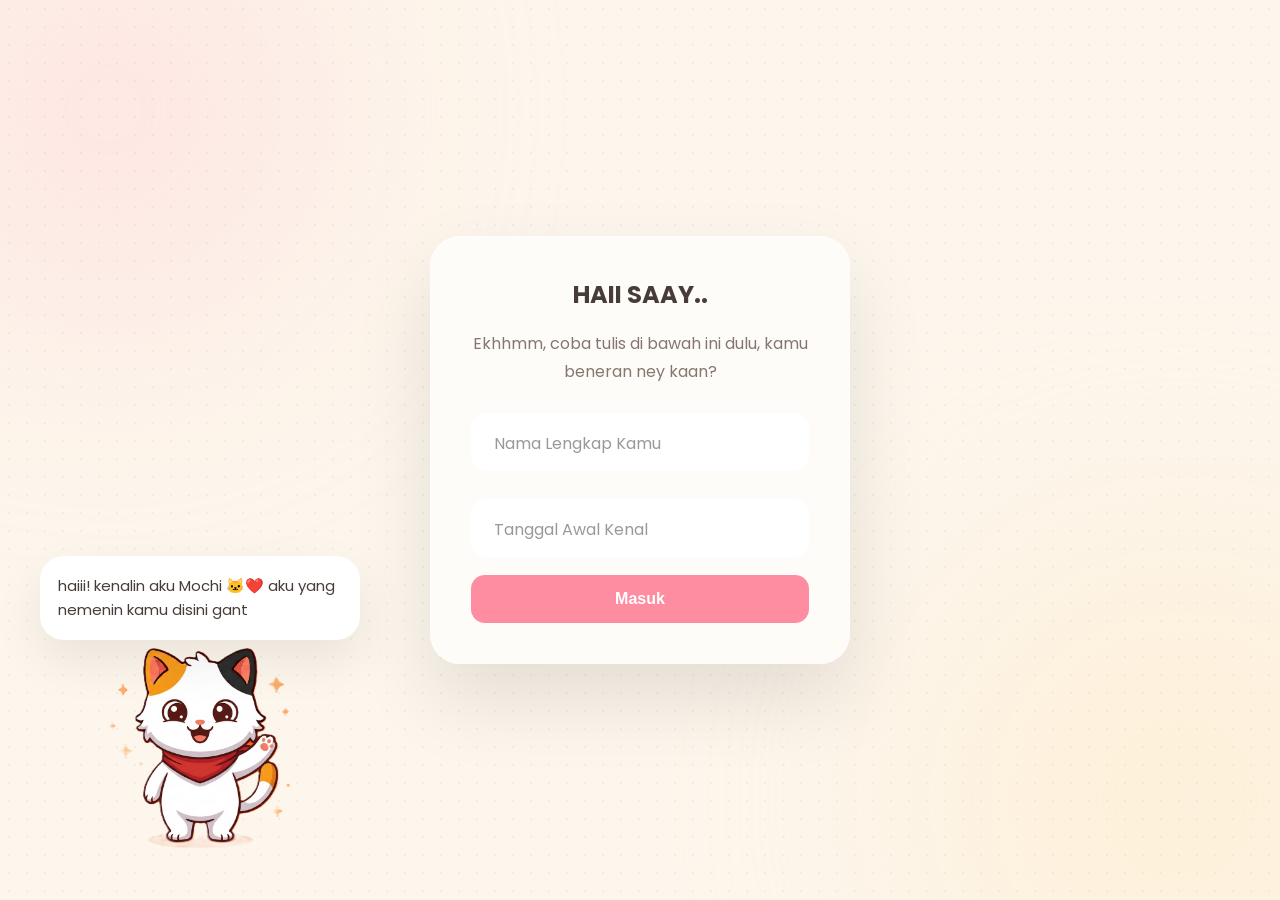
==== commit 69340610: "for-u-demo new version" ====
--- a/index.html
+++ b/index.html
@@ -1,4 +1,4 @@
-<!doctype html>
+﻿<!doctype html>
 <html lang="en">
   <head>
     <meta charset="UTF-8" />
@@ -81,15 +81,7 @@
             STORY
     =========================== -->
 
-    <div class="mobile-warning">
-      <div>
-        💻
-
-        <h2>Website ini dibuat khusus untuk Desktop.</h2>
-
-        <p>Silakan buka menggunakan Laptop atau PC ya ❤️</p>
-      </div>
-    </div>
+
 
     <main id="story">
       <div id="transition-overlay">
@@ -156,64 +148,94 @@
       </section>
 
       <section id="gallery-scene" class="scene">
+        <!-- ============ DESKTOP: Horizontal Slider ============ -->
         <div id="gallery-container">
-          <button id="gallery-prev" class="gallery-arrow">❮</button>
-
+          <button id="gallery-prev" class="gallery-arrow">&#10094;</button>
           <div id="gallery-viewport">
             <div id="gallery-track"></div>
           </div>
-
-          <button id="gallery-next" class="gallery-arrow">❯</button>
-        </div>
-
+          <button id="gallery-next" class="gallery-arrow">&#10095;</button>
+        </div>
         <div id="gallery-progress">
           <span id="gallery-current"> 1 </span>
-
           /
-
           <span id="gallery-total"> 1 </span>
         </div>
 
+        <!-- ============ MOBILE: Winding Polaroid Album ============ -->
+        <div id="gallery-timeline-container" class="gallery-timeline-container">
+          <div class="timeline-header">
+            <span class="timeline-tag">&#x2728; Album Jejak Kenangan &#x2728;</span>
+            <h1 class="timeline-title">Cerita &amp; Momen Kita &#x2764;&#xFE0F;</h1>
+            <p class="timeline-subtitle">Klik fotonya untuk membuka cerita di baliknya ya &#x1F970;</p>
+          </div>
+          <div class="gallery-winding-area">
+            <svg id="gallery-path-svg" class="gallery-path-svg" aria-hidden="true"></svg>
+            <div id="gallery-track-mobile" class="gallery-polaroid-track"></div>
+          </div>
+        </div>
+
+        <!-- Mochi + End Card (shared) -->
         <div id="gallery-scene-mochi" class="gallery-scene-mochi">
           <img id="gallery-scene-mochi-image" src="assets/emoji/mochi/happy.png" alt="Mochi" />
-
           <div id="gallery-scene-mochi-bubble"></div>
         </div>
 
-        <div id="gallery-end-card">
-            <h2>Gimana? 🥹</h2>
-            <p>Udah cukup lihat kenangannya? Mau lanjut ke yang lain, atau masih mau lihat-lihat lagi?</p>
-            <div class="gallery-end-buttons">
-                <button id="gallery-end-again">Lihat Lagi</button>
-                <button id="gallery-end-continue">Lanjut ❤️</button>
-            </div>
-        </div>
-
+        <div id="gallery-end-card" class="glass-card">
+          <h2>Gimana, Sayang? &#x1F97A;</h2>
+          <p>Udah cukup lihat kenangannya? Mau lanjut ke yang lain, atau masih mau lihat-lihat lagi?</p>
+          <div class="gallery-end-buttons">
+            <button id="gallery-end-again" type="button">Lihat Lagi</button>
+            <button id="gallery-end-continue" type="button">Lanjut &#x2764;&#xFE0F;</button>
+          </div>
+        </div>
       </section>
 
       <div id="gallery-popup">
-        <div id="gallery-popup-card">
-          <button id="gallery-popup-close">✕</button>
-
-          <div class="gallery-popup-left">
-            <img id="gallery-popup-image" src="" alt="" />
-
-            <video id="gallery-popup-video" controls playsinline loop muted></video>
-          </div>
-
-          <div class="gallery-popup-right">
-            <div class="gallery-popup-story">
-              <h2 id="gallery-popup-title"></h2>
-
-              <p id="gallery-popup-date"></p>
-
-              <div id="gallery-popup-memory"></div>
-            </div>
-
-            <div class="gallery-popup-mochi">
-              <img id="gallery-popup-mochi-image" src="assets/emoji/mochi/happy.png" />
-
-              <div id="gallery-popup-mochi-bubble"></div>
+        <div id="gallery-popup-wrapper" class="gallery-popup-wrapper">
+          <button id="gallery-popup-close" class="gallery-popup-close" aria-label="Tutup">✕</button>
+
+          <div id="gallery-popup-card" class="gallery-popup-card">
+            <!-- SISI DEPAN (FOTO - GAMBAR 2) -->
+            <div class="gallery-popup-face gallery-popup-front">
+              <div class="popup-photo-frame">
+                <img id="gallery-popup-image" src="" alt="Foto Kenangan" />
+                <video id="gallery-popup-video" controls playsinline loop muted></video>
+              </div>
+
+              <div class="popup-nav-row">
+                <button id="popup-nav-prev" class="popup-nav-circle-btn is-disabled" type="button" aria-label="Sebelumnya">
+                  <svg viewBox="0 0 24 24" width="22" height="22" fill="none" stroke="currentColor" stroke-width="2" stroke-linecap="round" stroke-linejoin="round"><circle cx="12" cy="12" r="10"/><polyline points="12 8 8 12 12 16"/><line x1="16" y1="12" x2="8" y2="12"/></svg>
+                </button>
+                <button id="popup-nav-next" class="popup-nav-circle-btn is-active" type="button" aria-label="Buka Cerita">
+                  <svg viewBox="0 0 24 24" width="22" height="22" fill="none" stroke="currentColor" stroke-width="2" stroke-linecap="round" stroke-linejoin="round"><circle cx="12" cy="12" r="10"/><polyline points="12 16 16 12 12 8"/><line x1="8" y1="12" x2="16" y2="12"/></svg>
+                </button>
+              </div>
+            </div>
+
+            <!-- SISI BELAKANG (CERITA & MOCHI - GAMBAR 3) -->
+            <div class="gallery-popup-face gallery-popup-back">
+              <div class="popup-story-content">
+                <h2 id="gallery-popup-title"></h2>
+                <p id="gallery-popup-date"></p>
+                <div id="gallery-popup-memory"></div>
+              </div>
+
+              <div class="popup-back-footer">
+                <div class="popup-nav-row">
+                  <button id="popup-back-prev" class="popup-nav-circle-btn is-active" type="button" aria-label="Kembali ke Foto">
+                    <svg viewBox="0 0 24 24" width="22" height="22" fill="none" stroke="currentColor" stroke-width="2" stroke-linecap="round" stroke-linejoin="round"><circle cx="12" cy="12" r="10"/><polyline points="12 8 8 12 12 16"/><line x1="16" y1="12" x2="8" y2="12"/></svg>
+                  </button>
+                  <button id="popup-back-next" class="popup-nav-circle-btn is-disabled" type="button" aria-label="Selanjutnya">
+                    <svg viewBox="0 0 24 24" width="22" height="22" fill="none" stroke="currentColor" stroke-width="2" stroke-linecap="round" stroke-linejoin="round"><circle cx="12" cy="12" r="10"/><polyline points="12 16 16 12 12 8"/><line x1="8" y1="12" x2="16" y2="12"/></svg>
+                  </button>
+                </div>
+
+                <div class="gallery-popup-mochi">
+                  <img id="gallery-popup-mochi-image" src="assets/emoji/mochi/happy.png" alt="Mochi" />
+                  <div id="gallery-popup-mochi-bubble"></div>
+                </div>
+              </div>
             </div>
           </div>
         </div>
@@ -401,6 +423,7 @@
             </div>
 
             <div id="player-toggle" class="player-control">⏸</div>
+            <button id="player-expand-btn" class="player-expand-btn" type="button" aria-label="Toggle player controls">▾</button>
         </div>
 
         <div class="player-expand">
--- a/assets/css/style.css
+++ b/assets/css/style.css
@@ -378,39 +378,7 @@
 }
 
 .mobile-warning {
-  display: none;
-}
-
-@media (max-width: 1100px) {
-  #story {
-    display: none;
-  }
-
-  #floating-layer {
-    display: none;
-  }
-
-  .mobile-warning {
-    display: flex;
-
-    justify-content: center;
-
-    align-items: center;
-
-    position: fixed;
-
-    inset: 0;
-
-    background: #fdf6ec;
-
-    z-index: 99999;
-
-    font-size: 22px;
-
-    text-align: center;
-
-    padding: 30px;
-  }
+  display: none !important;
 }
 
 /*==========================
@@ -965,138 +933,187 @@
 
 #gallery-scene {
   opacity: 0;
-
   width: 100%;
-
   height: 100vh;
-
-  overflow: hidden;
-
-  justify-content: center;
-
-  align-items: center;
-
+  overflow-y: auto;
+  overflow-x: hidden;
+  -webkit-overflow-scrolling: touch;
+  scroll-behavior: smooth;
   transition: opacity 0.8s ease;
+  position: relative;
 }
 
 #gallery-scene.reveal {
   opacity: 1;
 }
 
-#gallery-container {
+#gallery-scene::-webkit-scrollbar {
+  width: 8px;
+}
+
+#gallery-scene::-webkit-scrollbar-track {
+  background: rgba(255, 230, 235, 0.4);
+}
+
+#gallery-scene::-webkit-scrollbar-thumb {
+  background: #ffb8c6;
+  border-radius: 10px;
+}
+
+.gallery-timeline-container {
   width: 100%;
-
+  max-width: 540px;
+  margin: 0 auto;
+  padding: 95px 16px 140px;
+  position: relative;
+  box-sizing: border-box;
+}
+
+.timeline-header {
+  text-align: center;
+  margin-bottom: 35px;
+  position: relative;
+  z-index: 2;
+}
+
+.timeline-tag {
+  display: inline-block;
+  padding: 6px 16px;
+  background: rgba(255, 141, 161, 0.15);
+  color: #e87a8f;
+  border-radius: 20px;
+  font-size: 13px;
+  font-weight: 600;
+  letter-spacing: 0.5px;
+  margin-bottom: 12px;
+  border: 1px solid rgba(255, 141, 161, 0.3);
+}
+
+.timeline-title {
+  font-family: "Playfair Display", serif;
+  font-size: clamp(26px, 5vw, 38px);
+  color: var(--text, #333);
+  margin-bottom: 8px;
+}
+
+.timeline-subtitle {
+  font-size: clamp(13px, 2.8vw, 15px);
+  color: var(--text-light, #777);
+  max-width: 480px;
+  margin: 0 auto;
+  line-height: 1.6;
+}
+
+/* Winding Area & SVG Curve (iPhone 17-1) */
+.gallery-winding-area {
+  position: relative;
+  width: 100%;
+  box-sizing: border-box;
+}
+
+.gallery-path-svg {
+  position: absolute;
+  top: 0;
+  left: 0;
+  width: 100%;
   height: 100%;
-
-  display: flex;
-
-  align-items: center;
-
-  justify-content: center;
-
+  pointer-events: none;
+  z-index: 1;
+  overflow: visible;
+}
+
+.gallery-polaroid-track {
   position: relative;
-}
-
-#gallery-viewport {
+  z-index: 2;
+  display: flex;
+  flex-direction: column;
+  gap: 65px;
   width: 100%;
-
+  padding: 25px 0 70px;
+  box-sizing: border-box;
+}
+
+/* Staggered Organic Wandering Positions */
+.polaroid-item {
+  position: relative;
+  width: 100%;
+  display: flex;
+  box-sizing: border-box;
+}
+
+.polaroid-item.pos-right {
+  justify-content: flex-end;
+  padding-right: 14%;
+}
+.polaroid-item.pos-left {
+  justify-content: flex-start;
+  padding-left: 12%;
+}
+.polaroid-item.pos-mid-right {
+  justify-content: flex-end;
+  padding-right: 25%;
+}
+.polaroid-item.pos-far-left {
+  justify-content: flex-start;
+  padding-left: 5%;
+}
+.polaroid-item.pos-right-tilt {
+  justify-content: flex-end;
+  padding-right: 10%;
+}
+.polaroid-item.pos-mid-left {
+  justify-content: flex-start;
+  padding-left: 22%;
+}
+.polaroid-item.pos-left-tilt {
+  justify-content: flex-start;
+  padding-left: 15%;
+}
+.polaroid-item.pos-center-right {
+  justify-content: flex-end;
+  padding-right: 20%;
+}
+
+/* Classic Polaroid Card */
+.polaroid-card {
+  background: #ffffff;
+  padding: 10px 10px 24px 10px;
+  border-radius: 14px;
+  box-shadow: 0 10px 26px rgba(0, 0, 0, 0.12), 0 2px 6px rgba(0, 0, 0, 0.05);
+  width: 155px;
+  cursor: pointer;
+  box-sizing: border-box;
+  transition: transform 0.3s cubic-bezier(0.22, 0.61, 0.36, 1), box-shadow 0.3s ease;
+}
+
+.polaroid-item:nth-child(odd) .polaroid-card {
+  transform: rotate(-2.5deg);
+}
+
+.polaroid-item:nth-child(even) .polaroid-card {
+  transform: rotate(2deg);
+}
+
+.polaroid-card:hover {
+  transform: scale(1.08) rotate(0deg) translateY(-4px) !important;
+  box-shadow: 0 18px 40px rgba(0, 0, 0, 0.22) !important;
+  z-index: 10;
+}
+
+.polaroid-photo-frame {
+  width: 100%;
+  aspect-ratio: 1 / 1;
+  border-radius: 8px;
   overflow: hidden;
-}
-
-#gallery-track {
-  display: flex;
-
-  transition: transform 0.6s cubic-bezier(0.22, 0.61, 0.36, 1);
-}
-
-.gallery-item {
-  width: 100vw;
-
-  flex-shrink: 0;
-
-  display: flex;
-
-  justify-content: center;
-
-  align-items: center;
-}
-
-.gallery-photo {
-  width: auto;
-
-  max-width: 82vw;
-
-  max-height: 82vh;
-
-  object-fit: contain;
-
-  border-radius: 28px;
-
-  box-shadow: 0 25px 70px rgba(0, 0, 0, 0.12);
-
-  cursor: pointer;
-
-  transition: 0.35s;
-}
-
-.gallery-photo:hover {
-  transform: scale(1.02);
-}
-
-.gallery-arrow {
-  position: absolute;
-
-  width: 62px;
-
-  height: 62px;
-
-  border: none;
-
-  border-radius: 50%;
-
-  background: rgba(255, 255, 255, 0.85);
-
-  backdrop-filter: blur(10px);
-
-  cursor: pointer;
-
-  font-size: 30px;
-
-  z-index: 20;
-
-  transition: 0.3s;
-}
-
-.gallery-arrow:hover {
-  transform: scale(1.08);
-}
-
-#gallery-prev {
-  left: 35px;
-}
-
-#gallery-next {
-  right: 35px;
-}
-
-.gallery-arrow:disabled {
-  opacity: 0.3;
-
-  cursor: not-allowed;
-}
-
-#gallery-progress {
-  position: absolute;
-
-  bottom: 30px;
-
-  left: 50%;
-
-  transform: translateX(-50%);
-
-  font-size: 18px;
-
-  font-weight: 600;
+  background: #f0edf0;
+  position: relative;
+}
+
+.polaroid-img {
+  width: 100%;
+  height: 100%;
+  object-fit: cover;
+  display: block;
 }
 
 .gallery-scene-mochi, .letter-scene-mochi {
@@ -1447,32 +1464,33 @@
   top: 50%;
   transform: translate(-50%, -50%) scale(0.6);
 
-  width: 420px;
-  height: 95px;
-
-  border-radius: 28px;
+  width: min(420px, calc(100vw - 28px));
+  height: 66px;
+
+  border-radius: 22px;
 
   backdrop-filter: blur(20px) saturate(160%);
   -webkit-backdrop-filter: blur(20px) saturate(160%);
-  border: 1px solid rgba(255, 255, 255, 0.8);
+  border: 1px solid rgba(255, 255, 255, 0.85);
 
   display: flex;
   flex-direction: column;
-  padding: 18px 24px;
+  padding: 10px 16px;
   box-shadow:
-    0 20px 45px rgba(0, 0, 0, 0.15),
-    inset 0 1px 0 rgba(255, 255, 255, 0.6);
+    0 16px 36px rgba(220, 100, 130, 0.18),
+    inset 0 1px 0 rgba(255, 255, 255, 0.8);
   opacity: 0;
   visibility: hidden;
   overflow: hidden;
   z-index: 9999;
   will-change: transform, left, top, height;
-  transition: height 0.35s ease;
+  transition: height 0.35s cubic-bezier(0.22, 0.61, 0.36, 1), box-shadow 0.3s ease;
+  cursor: pointer;
 }
 
 .player-photo-bg {
   position: absolute;
-  inset: -25px; /* biar pas di-blur nggak keliatan tepinya */
+  inset: -25px;
   background-size: cover;
   background-position: center;
   filter: blur(35px) saturate(160%);
@@ -1484,225 +1502,266 @@
 .player-glass-overlay {
   position: absolute;
   inset: 0;
-  background: linear-gradient(135deg, rgba(255, 255, 255, 0.78), rgba(255, 255, 255, 0.55)); 
+  background: linear-gradient(135deg, rgba(255, 255, 255, 0.85), rgba(255, 255, 255, 0.65)); 
   z-index: 1;
 }
 
+#music-player.expanded,
 #music-player:hover {
-  height: 210px;
+  height: 168px;
+  box-shadow: 0 20px 45px rgba(220, 100, 130, 0.28), inset 0 1px 0 rgba(255, 255, 255, 0.9);
 }
 
 .player-main {
   display: flex;
   align-items: center;
-  gap: 20px;
+  gap: 14px;
   flex-shrink: 0;
+  height: 46px;
 }
 
 .player-main,
 .player-expand {
-  position: relative; /* biar tetap di atas 2 layer baru */
+  position: relative;
   z-index: 2;
 }
 
-#music-player:hover #player-toggle {
-  display: none;
-}
-
 .player-cover {
-
-  background-size: contain;
+  background-size: cover;
   background-repeat: no-repeat;
-  background-color: rgba(255, 255, 255, 0.4);
+  background-color: rgba(255, 141, 161, 0.25);
   background-position: center;
   overflow: hidden;
-  
-  width: 60px;
-
-  height: 60px;
-
-  border-radius: 18px;
-
+  width: 46px;
+  height: 46px;
+  border-radius: 14px;
   color: white;
-
-  display: flex;
-
+  display: flex;
   justify-content: center;
-
-  align-items: center;
-
-  font-size: 28px;
+  align-items: center;
+  font-size: 22px;
+  flex-shrink: 0;
+  box-shadow: 0 4px 12px rgba(220, 100, 130, 0.2);
+  transition: transform 0.3s ease;
+}
+
+#music-player.is-playing .player-cover {
+  animation: vinylRotate 14s linear infinite;
+}
+
+@keyframes vinylRotate {
+  from { transform: rotate(0deg); }
+  to { transform: rotate(360deg); }
 }
 
 .player-info {
   flex: 1;
   min-width: 0;
-  padding-right: 10px;
+  padding-right: 6px;
 }
 
 .player-info h3 {
-  font-size: 16px;
-  margin-bottom: 4px;
+  font-size: 14px;
+  font-weight: 600;
+  margin-bottom: 2px;
   white-space: nowrap;
   overflow: hidden;
   text-overflow: ellipsis;
+  color: var(--text, #333);
 }
 
 .player-info p {
-  font-size: 13px;
+  font-size: 11px;
+  color: #b06b7c;
   white-space: nowrap;
   overflow: hidden;
   text-overflow: ellipsis;
 }
 
 .player-control {
-  width: 52px;
-
-  height: 52px;
-
+  width: 40px;
+  height: 40px;
   border-radius: 50%;
-
-  background: #e8899b;;
-
+  background: #ff8da1;
   color: white;
-
-  display: flex;
-
+  display: flex;
   justify-content: center;
-
-  align-items: center;
-
+  align-items: center;
   cursor: pointer;
+  flex-shrink: 0;
+  font-size: 15px;
+  box-shadow: 0 4px 12px rgba(255, 141, 161, 0.35);
+  transition: transform 0.2s ease, background 0.2s ease;
+}
+
+.player-control:hover {
+  transform: scale(1.08);
+  background: #ff758f;
+}
+
+.player-expand-btn {
+  width: 28px;
+  height: 28px;
+  border-radius: 50%;
+  border: none;
+  background: rgba(255, 141, 161, 0.15);
+  color: #d85c76;
+  display: flex;
+  justify-content: center;
+  align-items: center;
+  cursor: pointer;
+  font-size: 12px;
+  flex-shrink: 0;
+  transition: transform 0.3s cubic-bezier(0.22, 0.61, 0.36, 1), background 0.2s ease;
+}
+
+.player-expand-btn:hover {
+  background: rgba(255, 141, 161, 0.25);
+}
+
+#music-player.expanded .player-expand-btn,
+#music-player:hover .player-expand-btn {
+  transform: rotate(180deg);
 }
 
 .player-expand {
-  margin-top: 18px;
+  margin-top: 14px;
   opacity: 0;
+  pointer-events: none;
   transition: opacity 0.25s ease 0.1s;
 }
 
+#music-player.expanded .player-expand,
 #music-player:hover .player-expand {
   opacity: 1;
+  pointer-events: auto;
 }
 
 .player-progress {
   display: flex;
   align-items: center;
   gap: 10px;
-  font-size: 12px;
+  font-size: 11px;
   color: #b98a94;
-  margin-bottom: 16px;
+  margin-bottom: 12px;
 }
 
 .player-progress-bar {
   flex: 1;
-  height: 5px;
-  border-radius: 5px;
-  background: rgba(255, 255, 255, 0.55);
+  height: 6px;
+  border-radius: 6px;
+  background: rgba(255, 255, 255, 0.65);
   cursor: pointer;
   overflow: hidden;
+  box-shadow: inset 0 1px 2px rgba(0, 0, 0, 0.06);
 }
 
 .player-progress-fill {
   height: 100%;
   width: 0%;
-  background: #e8899b;;
-  border-radius: 5px;
+  background: linear-gradient(90deg, #ff8da1, #ff6f89);
+  border-radius: 6px;
+  transition: width 0.15s ease;
 }
 
 .player-buttons {
   display: flex;
   align-items: center;
   justify-content: center;
-  gap: 24px;
+  gap: 22px;
 }
 
 .player-btn {
   border: none;
   background: none;
-  font-size: 20px;
-  color: #e8899b;
+  font-size: 18px;
+  color: #ff8da1;
   cursor: pointer;
   display: flex;
   align-items: center;
   justify-content: center;
+  transition: transform 0.2s ease;
+}
+
+.player-btn:hover {
+  transform: scale(1.15);
 }
 
 .player-btn-main {
-  width: 46px;
-  height: 46px;
+  width: 38px;
+  height: 38px;
   border-radius: 50%;
-  background: #e8899b;
+  background: #ff8da1;
   color: white;
-  font-size: 18px;
+  font-size: 16px;
+  box-shadow: 0 4px 12px rgba(255, 141, 161, 0.35);
+}
+
+.player-btn-main:hover {
+  background: #ff758f;
+  transform: scale(1.08);
 }
 
 #music-player.show {
-  animation: playerAppear 0.8s forwards;
-}
-
-@keyframes playerAppear {
+  animation: playerAppearTop 0.8s forwards cubic-bezier(0.22, 0.61, 0.36, 1);
+}
+
+@keyframes playerAppearTop {
   from {
     opacity: 0;
-
     transform: translate(-50%, -50%) scale(0.6);
   }
-
   to {
     opacity: 1;
-
     visibility: visible;
-
-    transform: translate(-50%, -50%) scale(1);
+    top: 16px;
+    transform: translate(-50%, 0) scale(1);
   }
 }
 
 #music-player.float {
-  animation: playerFloat 1.3s forwards;
-}
-
-@keyframes playerFloat {
+  animation: playerFloatTop 1.2s forwards cubic-bezier(0.22, 0.61, 0.36, 1);
+}
+
+@keyframes playerFloatTop {
   0% {
     opacity: 1;
     visibility: visible;
-
     left: 50%;
     top: 50%;
-
     transform: translate(-50%, -50%) scale(1);
   }
-
   100% {
     opacity: 1;
     visibility: visible;
-
-    left: calc(100% - 30px);
-    top: 30px;
-
-    transform: translate(-100%, 0) scale(0.72);
+    left: 50%;
+    top: 16px;
+    transform: translate(-50%, 0) scale(1);
   }
 }
 
 /*=========================
 GALLERY POPUP*==========================*/
+
+/*=========================
+GALLERY POPUP (3D FLIP CARD - IPHONE 17-2 & 17-3)
+==========================*/
 
 #gallery-popup {
   position: fixed;
   inset: 0;
-
   display: flex;
   justify-content: center;
   align-items: center;
-
-  background: rgba(20, 20, 20, 0.45);
-  backdrop-filter: blur(18px);
-
+  background: rgba(15, 15, 15, 0.6);
+  backdrop-filter: blur(14px);
+  -webkit-backdrop-filter: blur(14px);
   opacity: 0;
   visibility: hidden;
-
-  transition: 0.35s;
-
+  transition: opacity 0.35s ease, visibility 0.35s ease;
   z-index: 10000;
+  padding: 20px;
+  box-sizing: border-box;
 }
 
 #gallery-popup.show {
@@ -1710,257 +1769,190 @@
   visibility: visible;
 }
 
-#gallery-popup-card {
-  width: min(1200px, 90vw);
-  height: min(760px, 90vh);
-
-  display: flex;
-
-  overflow: hidden;
-
-  background: white;
-
-  border-radius: 32px;
-
+.gallery-popup-wrapper {
   position: relative;
-
-  transform: scale(0.92);
-
-  transition: 0.35s;
-
-  opacity: 0;
-
-  transform: scale(0.95) translateY(20px);
-
-  transition:
-    opacity 0.35s ease,
-    transform 0.45s cubic-bezier(0.22, 0.61, 0.36, 1);
-}
-
-#gallery-popup.show #gallery-popup-card {
-  opacity: 1;
-
-  transform: scale(1) translateY(0);
-}
-
-#gallery-popup-image {
+  width: min(390px, 92vw);
+  height: min(520px, 82vh);
+  perspective: 1200px;
+}
+
+.gallery-popup-card {
+  position: relative;
   width: 100%;
   height: 100%;
-
-  object-fit: contain;
-
+  transform-style: preserve-3d;
+  transition: transform 0.65s cubic-bezier(0.4, 0, 0.2, 1);
+}
+
+.gallery-popup-card.is-flipped {
+  transform: rotateY(180deg);
+}
+
+.gallery-popup-face {
+  position: absolute;
+  inset: 0;
+  width: 100%;
+  height: 100%;
+  border-radius: 28px;
+  background: #ffffff;
+  box-shadow: 0 25px 60px rgba(0, 0, 0, 0.22);
+  backface-visibility: hidden;
+  -webkit-backface-visibility: hidden;
+  display: flex;
+  flex-direction: column;
+  overflow: hidden;
+  box-sizing: border-box;
+}
+
+/* SISI DEPAN (FOTO - IPHONE 17-2) */
+.gallery-popup-front {
+  transform: rotateY(0deg);
+  padding: 16px 16px 12px;
+}
+
+.popup-photo-frame {
+  flex: 1;
+  width: 100%;
+  border-radius: 18px;
+  overflow: hidden;
+  background: #141414;
+  display: flex;
+  align-items: center;
+  justify-content: center;
+  cursor: pointer;
+  position: relative;
+}
+
+#gallery-popup-image,
+#gallery-popup-video {
+  width: 100%;
+  height: 100%;
+  object-fit: cover;
+  display: block;
+}
+
+/* Navigasi Lingkaran (←) (→) */
+.popup-nav-row {
+  height: 52px;
+  display: flex;
+  align-items: center;
+  justify-content: center;
+  gap: 16px;
+  flex-shrink: 0;
+}
+
+.popup-nav-circle-btn {
+  width: 36px;
+  height: 36px;
+  border-radius: 50%;
+  border: 1.5px solid #888;
+  background: transparent;
+  color: #555;
+  display: flex;
+  align-items: center;
+  justify-content: center;
+  cursor: pointer;
+  transition: all 0.2s ease;
+  padding: 0;
+}
+
+.popup-nav-circle-btn.is-disabled {
+  opacity: 0.25;
+  cursor: default;
+  border-color: #ccc;
+  color: #ccc;
+}
+
+.popup-nav-circle-btn.is-active:hover {
+  border-color: #111;
+  color: #111;
+  transform: scale(1.1);
+  background: rgba(0, 0, 0, 0.04);
+}
+
+/* SISI BELAKANG (CERITA & MOCHI - IPHONE 17-3) */
+.gallery-popup-back {
+  transform: rotateY(180deg);
+  padding: 28px 24px 14px;
+}
+
+.popup-story-content {
+  flex: 1;
+  overflow-y: auto;
+  padding-right: 6px;
+}
+
+.popup-story-content::-webkit-scrollbar {
+  width: 5px;
+}
+.popup-story-content::-webkit-scrollbar-thumb {
+  background: #e2cad0;
+  border-radius: 10px;
+}
+
+#gallery-popup-title {
+  font-family: "Poppins", sans-serif;
+  font-size: 24px;
+  font-weight: 700;
+  color: #111;
+  margin-bottom: 4px;
+}
+
+#gallery-popup-date {
+  font-size: 13px;
+  color: #888;
+  margin-bottom: 16px;
+  font-weight: 500;
+}
+
+#gallery-popup-memory {
+  font-size: 13.5px;
+  line-height: 1.75;
+  color: #333;
+  white-space: pre-line;
+}
+
+.popup-back-footer {
+  position: relative;
+  height: 52px;
+  display: flex;
+  align-items: center;
+  justify-content: center;
+  flex-shrink: 0;
+}
+
+.gallery-popup-mochi {
+  position: absolute;
+  right: 0;
+  bottom: 0;
+  display: flex;
+  align-items: flex-end;
+  pointer-events: none;
+}
+
+#gallery-popup-mochi-image {
+  width: 60px;
+  height: auto;
+  display: block;
+}
+
+#gallery-popup-mochi-bubble {
+  position: absolute;
+  bottom: 60px;
+  right: 0;
+  background: #fff0f3;
+  border: 1px solid #ffd4dc;
+  color: #222;
+  padding: 8px 12px;
+  border-radius: 14px;
+  font-size: 12px;
+  line-height: 1.4;
+  box-shadow: 0 4px 12px rgba(0, 0, 0, 0.08);
+  white-space: nowrap;
+  max-width: 200px;
   opacity: 0;
-
-  transform: scale(0.96);
-
-  transition:
-    opacity 0.45s ease 0.15s,
-    transform 0.45s ease 0.15s;
-}
-
-#gallery-popup.show #gallery-popup-image {
-  opacity: 1;
-
-  transform: scale(1);
-}
-
-.gallery-popup-content {
-  padding: 30px;
-
-  scroll-behavior: smooth;
-}
-
-.gallery-popup-content::-webkit-scrollbar {
-  width: 8px;
-}
-
-.gallery-popup-content::-webkit-scrollbar-thumb {
-  background: #ddd;
-
-  border-radius: 20px;
-}
-
-.gallery-popup-right {
-  flex: 1;
-
-  display: flex;
-
-  flex-direction: column;
-
-  height: 100%;
-
-  padding: 40px 45px;
-
-  overflow-y: auto;
-}
-
-.gallery-popup-story {
-  flex: 1;
-
-  overflow-y: auto;
-
-  padding-right: 10px;
-}
-
-#gallery-popup-title {
-  font-size: 36px;
-  margin-bottom: 10px;
-  opacity: 0;
-
-  transform: translateY(12px);
-
-  transition: 0.35s 0.25s;
-}
-
-#gallery-popup-date {
-  color: #999;
-
-  margin-bottom: 1px;
-
-  opacity: 0;
-
-  transform: translateY(12px);
-
-  transition: 0.35s 0.35s;
-}
-
-#gallery-popup-memory {
-  line-height: 2;
-
-  white-space: pre-line;
-
-  opacity: 0;
-
-  transform: translateY(12px);
-
-  transition: 0.35s 0.45s;
-}
-
-#gallery-popup.show #gallery-popup-title,
-#gallery-popup.show #gallery-popup-date,
-#gallery-popup.show #gallery-popup-memory {
-  opacity: 1;
-
-  transform: translateY(0);
-}
-
-.gallery-popup-mochi {
-  flex-shrink: 0;
-
-  display: flex;
-
-  align-items: flex-end;
-
-  gap: 15px;
-
-  padding-top: 16px;
-
-  margin-top: 16px;
-
-  border-top: 1px solid #eee;
-
-  padding-bottom: 12px;
-}
-
-#gallery-popup.show .gallery-popup-mochi {
-  opacity: 1;
-
-  transform: translateY(0);
-}
-
-#gallery-popup-mochi-image {
-  width: 95px;
-
-  margin-bottom: -8px;
-
-  flex-shrink: 0;
-
-  transition:
-    opacity 0.25s ease,
-    transform 0.25s ease;
-}
-
-.gallery-video-thumb {
-  position: relative;
-
-  display: inline-flex;
-  align-items: center;
-  justify-content: center;
-
-  cursor: pointer;
-}
-
-.gallery-video-thumb .gallery-photo {
-  display: block;
-}
-
-.gallery-play-icon {
-  position: absolute;
-  top: 50%;
-  left: 50%;
-  transform: translate(-50%, -50%);
-
-  width: 64px;
-  height: 64px;
-
-  border-radius: 50%;
-  background: rgba(0, 0, 0, 0.5);
-  color: white;
-
-  display: flex;
-  align-items: center;
-  justify-content: center;
-
-  font-size: 24px;
-
-  pointer-events: none;
-}
-
-.gallery-popup-face-show {
-  opacity: 1;
-
-  transform: scale(1);
-}
-
-.gallery-popup-face-hide {
-  opacity: 0;
-
-  transform: scale(0.9);
-}
-
-#gallery-popup-mochi-bubble {
-  position: relative;
-
-  background: #fff6f8;
-
-  padding: 14px 18px;
-
-  border-radius: 18px;
-
-  line-height: 1.7;
-
-  box-shadow: 0 10px 25px rgba(0, 0, 0, 0.08);
-
-  opacity: 0;
-
-  color: #222 !important;
-
-  transform: translateY(12px);
-
-  transition:
-    opacity 0.25s ease,
-    transform 0.25s ease;
-
-  margin-bottom: 18px;
-}
-
-#gallery-popup-mochi-bubble {
-  opacity: 0;
-  transform: translateY(12px);
-
-  transition:
-    opacity 0.25s ease,
-    transform 0.25s ease;
+  transform: translateY(8px);
+  transition: all 0.25s ease;
 }
 
 #gallery-popup-mochi-bubble.gallery-popup-bubble-show {
@@ -1968,48 +1960,43 @@
   transform: translateY(0);
 }
 
-#gallery-popup-mochi-bubble::before {
-  content: "";
-
-  position: absolute;
-
-  left: -8px;
-
-  bottom: 18px;
-
-  width: 18px;
-
-  height: 18px;
-
-  background: #fff6f8;
-
-  transform: rotate(45deg);
-}
-
-#gallery-popup-close {
-  position: absolute;
-
-  top: 25px;
-  right: 25px;
-
-  width: 45px;
-  height: 45px;
-
-  border: none;
-
+.gallery-popup-face-show {
+  opacity: 1 !important;
+  transform: scale(1) !important;
+  transition: opacity 0.2s ease, transform 0.2s ease;
+}
+
+.gallery-popup-face-hide {
+  opacity: 0 !important;
+  transform: scale(0.9) !important;
+  transition: opacity 0.2s ease, transform 0.2s ease;
+}
+
+.gallery-popup-close {
+  position: absolute;
+  top: 12px;
+  right: 12px;
+  width: 32px;
+  height: 32px;
   border-radius: 50%;
-
-  background: white;
-
+  background: rgba(255, 255, 255, 0.9);
+  backdrop-filter: blur(8px);
+  border: 1px solid rgba(0, 0, 0, 0.08);
+  box-shadow: 0 4px 12px rgba(0, 0, 0, 0.12);
+  display: flex;
+  align-items: center;
+  justify-content: center;
+  font-size: 14px;
+  color: #333;
   cursor: pointer;
-
   z-index: 20;
-
-  transition: 0.3s;
-}
-
-#gallery-popup-close:hover {
-  transform: rotate(90deg) scale(1.1);
+  transition: transform 0.2s ease, background 0.2s ease;
+}
+
+.gallery-popup-close:hover {
+  transform: scale(1.1);
+  background: #ffffff;
+  color: #000;
 }
 
 #gallery-end-card {
@@ -3081,4 +3068,615 @@
 .float-path-13 { animation: floatPath13 22s linear infinite; animation-delay: -17s; }
 .float-path-14 { animation: floatPath14 28s linear infinite; animation-delay: -4s;  }
 .float-path-15 { animation: floatPath15 23s linear infinite; animation-delay: -10s; }
-.float-path-16 { animation: floatPath16 25s linear infinite; animation-delay: -19s; }+.float-path-16 { animation: floatPath16 25s linear infinite; animation-delay: -19s; }
+
+
+/*=================================
+LETTER SCENE — Layout Fix
+=================================*/
+
+#letter-scene {
+  position: relative;
+  width: 100%;
+  min-height: 100vh;
+  height: 100vh;
+  overflow: hidden;
+}
+
+/*=================================
+DESKTOP GALLERY — Horizontal Slider
+=================================*/
+
+#gallery-container {
+  width: 100%;
+  height: 100%;
+  display: flex;
+  align-items: center;
+  justify-content: center;
+  position: relative;
+}
+
+#gallery-viewport {
+  width: 100%;
+  overflow: hidden;
+}
+
+#gallery-track {
+  display: flex;
+  transition: transform 0.6s cubic-bezier(0.22, 0.61, 0.36, 1);
+}
+
+.gallery-item {
+  width: 100vw;
+  flex-shrink: 0;
+  display: flex;
+  align-items: center;
+  justify-content: center;
+}
+
+.gallery-photo {
+  width: auto;
+  max-width: 82vw;
+  max-height: 80vh;
+  object-fit: contain;
+  border-radius: 18px;
+  box-shadow: 0 20px 50px rgba(0,0,0,0.14);
+  cursor: pointer;
+  transition: transform 0.35s ease, box-shadow 0.35s ease;
+}
+
+.gallery-photo:hover {
+  transform: scale(1.02);
+  box-shadow: 0 28px 60px rgba(0,0,0,0.2);
+}
+
+.gallery-video-thumb {
+  position: relative;
+  display: inline-flex;
+  align-items: center;
+  justify-content: center;
+  cursor: pointer;
+  border-radius: 18px;
+  overflow: hidden;
+}
+
+.gallery-video-thumb .gallery-photo {
+  display: block;
+}
+
+.gallery-arrow {
+  position: absolute;
+  width: 62px;
+  height: 62px;
+  border: none;
+  background: rgba(255,255,255,0.88);
+  backdrop-filter: blur(10px);
+  -webkit-backdrop-filter: blur(10px);
+  border-radius: 50%;
+  font-size: 28px;
+  color: #333;
+  z-index: 20;
+  cursor: pointer;
+  box-shadow: 0 8px 24px rgba(0,0,0,0.12);
+  transition: transform 0.25s ease, box-shadow 0.25s ease, opacity 0.25s ease;
+  display: flex;
+  align-items: center;
+  justify-content: center;
+}
+
+.gallery-arrow:hover {
+  transform: scale(1.1);
+  box-shadow: 0 12px 32px rgba(0,0,0,0.2);
+}
+
+#gallery-prev { left: 32px; }
+#gallery-next { right: 32px; }
+
+.gallery-arrow:disabled {
+  opacity: 0.28;
+  cursor: not-allowed;
+  pointer-events: none;
+}
+
+#gallery-progress {
+  position: absolute;
+  bottom: 28px;
+  left: 50%;
+  transform: translateX(-50%);
+  font-size: 18px;
+  font-weight: 600;
+  opacity: 0.6;
+}
+
+/*=================================
+DUAL-MODE GALLERY — Show / Hide
+=================================*/
+
+/* Desktop (>768px): show slider, hide mobile timeline */
+@media (min-width: 769px) {
+  #gallery-container,
+  #gallery-progress {
+    display: flex;
+  }
+
+  #gallery-timeline-container {
+    display: none !important;
+  }
+
+  #gallery-scene.active {
+    display: block; /* override .scene default for gallery */
+    position: relative;
+    overflow: hidden;
+  }
+}
+
+/* Mobile (≤768px): hide slider, show mobile timeline */
+@media (max-width: 768px) {
+  #gallery-container,
+  #gallery-progress {
+    display: none !important;
+  }
+
+  #gallery-timeline-container {
+    display: block !important;
+  }
+
+  /* Gallery scene should scroll vertically on mobile */
+  #gallery-scene.active {
+    display: block !important;
+    overflow-y: auto;
+    overflow-x: hidden;
+    height: 100vh;
+  }
+}
+
+/*======================================================
+  RESPONSIVE MOBILE STYLES (TIMELINE, MOCHI, MUSIC, SCENES)
+======================================================*/
+
+@media (max-width: 768px) {
+  /* --- Global Floating & Character Layer --- */
+  #character-layer,
+  .gallery-scene-mochi,
+  .letter-scene-mochi,
+  .question-scene-mochi {
+    left: 12px !important;
+    bottom: 12px !important;
+    width: 85px !important;
+    height: 85px !important;
+    z-index: 95 !important;
+    pointer-events: none !important;
+  }
+
+  #character-wrapper {
+    width: 85px !important;
+  }
+
+  #character-image,
+  #gallery-scene-mochi-image,
+  #letter-scene-mochi-image,
+  #question-scene-mochi-image {
+    width: 100% !important;
+  }
+
+  #character-bubble,
+  #gallery-scene-mochi-bubble,
+  #letter-scene-mochi-bubble,
+  #question-scene-mochi-bubble {
+    bottom: 92px !important;
+    left: 0 !important;
+    transform: none !important;
+    max-width: calc(100vw - 32px) !important;
+    width: max-content !important;
+    min-width: 140px !important;
+    padding: 10px 14px !important;
+    font-size: 13px !important;
+    border-radius: 18px !important;
+    pointer-events: auto !important;
+    box-shadow: 0 10px 25px rgba(220, 100, 130, 0.16) !important;
+  }
+
+  #character-bubble::after,
+  #character-bubble::before,
+  #gallery-scene-mochi-bubble::before,
+  #letter-scene-mochi-bubble::before,
+  #question-scene-mochi-bubble::before {
+    left: 42px !important;
+    transform: none !important;
+  }
+
+  /* --- Top Music Player (Mobile) --- */
+  #music-player {
+    top: 12px !important;
+    width: calc(100vw - 24px) !important;
+    max-width: 420px !important;
+    height: 60px !important;
+    padding: 8px 12px !important;
+    border-radius: 20px !important;
+  }
+
+  #music-player.expanded {
+    height: 156px !important;
+  }
+
+  .player-main {
+    height: 44px !important;
+    gap: 10px !important;
+  }
+
+  .player-cover {
+    width: 40px !important;
+    height: 40px !important;
+    border-radius: 12px !important;
+    font-size: 18px !important;
+  }
+
+  .player-info h3 {
+    font-size: 13px !important;
+  }
+
+  .player-info p {
+    font-size: 10px !important;
+  }
+
+  .player-control {
+    width: 36px !important;
+    height: 36px !important;
+    font-size: 13px !important;
+  }
+
+  .player-expand-btn {
+    width: 24px !important;
+    height: 24px !important;
+    font-size: 10px !important;
+  }
+
+  .player-expand {
+    margin-top: 10px !important;
+  }
+
+  .player-progress {
+    font-size: 10px !important;
+    margin-bottom: 8px !important;
+  }
+
+  .player-btn-main {
+    width: 34px !important;
+    height: 34px !important;
+    font-size: 14px !important;
+  }
+
+  .player-buttons {
+    gap: 18px !important;
+  }
+
+  /* --- Gallery Timeline Album (Mobile) --- */
+  .gallery-timeline-container {
+    padding: 85px 12px 120px !important;
+  }
+
+  .timeline-header {
+    margin-bottom: 30px !important;
+  }
+
+  .timeline-tag {
+    font-size: 11px !important;
+    padding: 4px 12px !important;
+  }
+
+  .timeline-title {
+    font-size: 26px !important;
+    margin-bottom: 6px !important;
+  }
+
+  .timeline-subtitle {
+    font-size: 13px !important;
+  }
+
+  .gallery-timeline-container {
+    padding: 85px 12px 110px !important;
+  }
+
+  .timeline-header {
+    margin-bottom: 25px !important;
+  }
+
+  .timeline-tag {
+    font-size: 11px !important;
+    padding: 4px 12px !important;
+  }
+
+  .timeline-title {
+    font-size: 24px !important;
+    margin-bottom: 6px !important;
+  }
+
+  .timeline-subtitle {
+    font-size: 13px !important;
+  }
+
+  .gallery-polaroid-track {
+    gap: 50px !important;
+    padding: 15px 0 50px !important;
+  }
+
+  .polaroid-card {
+    width: 135px !important;
+    padding: 8px 8px 20px 8px !important;
+    border-radius: 12px !important;
+  }
+
+  /* --- Gallery Popup 3D Flip Card (Mobile) --- */
+  .gallery-popup-wrapper {
+    width: min(350px, 92vw) !important;
+    height: min(480px, 78vh) !important;
+  }
+
+  .gallery-popup-face {
+    border-radius: 24px !important;
+  }
+
+  .gallery-popup-front {
+    padding: 14px 14px 10px !important;
+  }
+
+  .popup-photo-frame {
+    border-radius: 16px !important;
+  }
+
+  .gallery-popup-back {
+    padding: 24px 20px 12px !important;
+  }
+
+  #gallery-popup-title {
+    font-size: 21px !important;
+  }
+
+  #gallery-popup-date {
+    font-size: 12px !important;
+    margin-bottom: 12px !important;
+  }
+
+  #gallery-popup-memory {
+    font-size: 13px !important;
+    line-height: 1.65 !important;
+  }
+
+  .popup-nav-row {
+    height: 48px !important;
+    gap: 14px !important;
+  }
+
+  .popup-nav-circle-btn {
+    width: 34px !important;
+    height: 34px !important;
+  }
+
+  #gallery-popup-mochi-image {
+    width: 52px !important;
+  }
+
+  #gallery-popup-mochi-bubble {
+    font-size: 11px !important;
+    padding: 6px 10px !important;
+    bottom: 52px !important;
+  }
+
+  .gallery-popup-close {
+    top: 10px !important;
+    right: 10px !important;
+    width: 30px !important;
+    height: 30px !important;
+    font-size: 13px !important;
+  }
+
+  /* --- Login Scene (Mobile) --- */
+  .login-card {
+    width: min(390px, calc(100vw - 28px)) !important;
+    padding: 28px 18px !important;
+    border-radius: 22px !important;
+    gap: 14px !important;
+  }
+
+  .login-card h1 {
+    font-size: 22px !important;
+  }
+
+  .login-card p {
+    font-size: 13px !important;
+  }
+
+  .input-group input {
+    height: 50px !important;
+    font-size: 14px !important;
+  }
+
+  #login-btn {
+    padding: 13px !important;
+    font-size: 15px !important;
+  }
+
+  /* --- Welcome Scene (Mobile) --- */
+  #welcome-card {
+    width: min(360px, calc(100vw - 28px)) !important;
+    min-height: auto !important;
+    max-height: 84vh !important;
+    padding: 80px 20px 30px !important;
+    gap: 16px !important;
+    overflow-y: auto !important;
+  }
+
+  #envelope {
+    width: min(290px, 80vw) !important;
+  }
+
+  #letter {
+    width: min(240px, 70vw) !important;
+  }
+
+  #card-letter {
+    width: 140px !important;
+  }
+
+  #welcome-card h1 {
+    font-size: 22px !important;
+  }
+
+  #welcome-card p {
+    font-size: 13px !important;
+  }
+
+  #start-story {
+    padding: 12px 26px !important;
+    font-size: 14px !important;
+  }
+
+  /* --- Letter Scene (Mobile) --- */
+  #letter-stack {
+    width: min(380px, calc(100vw - 28px)) !important;
+    height: min(480px, 66vh) !important;
+  }
+
+  .letter-card {
+    padding: 26px 16px !important;
+    border-radius: 18px !important;
+  }
+
+  .letter-card h2 {
+    font-size: 22px !important;
+  }
+
+  .letter-card h3 {
+    font-size: 13px !important;
+    margin-bottom: 10px !important;
+  }
+
+  .letter-card p {
+    font-size: 13px !important;
+    line-height: 1.6 !important;
+    max-height: 240px !important;
+    overflow-y: auto !important;
+  }
+
+  #letter-progress {
+    top: 72px !important;
+    left: 50% !important;
+    right: auto !important;
+    transform: translateX(-50%) !important;
+    font-size: 12px !important;
+  }
+
+  #letter-end-overlay {
+    padding: 20px !important;
+  }
+
+  #letter-end-mochi {
+    width: 120px !important;
+  }
+
+  #letter-end-buttons button {
+    padding: 12px 24px !important;
+    font-size: 14px !important;
+  }
+
+  /* --- Question Scene (Mobile) --- */
+  #question-scene {
+    padding: 80px 14px 105px !important;
+    gap: 14px !important;
+    overflow-y: auto !important;
+    justify-content: flex-start !important;
+  }
+
+  #question-progress {
+    width: min(360px, calc(100vw - 32px)) !important;
+    margin-top: 10px !important;
+  }
+
+  #question-stack {
+    width: min(390px, calc(100vw - 24px)) !important;
+  }
+
+  .question-card {
+    min-height: 280px !important;
+    border-radius: 22px !important;
+  }
+
+  .question-top {
+    padding: 22px 16px !important;
+  }
+
+  .question-top h2 {
+    font-size: 18px !important;
+  }
+
+  .question-option {
+    padding: 13px 16px !important;
+    font-size: 13px !important;
+  }
+
+  .question-emoji-row {
+    padding: 18px 10px !important;
+    gap: 10px !important;
+    justify-content: center !important;
+  }
+
+  .question-emoji-btn {
+    width: 44px !important;
+    height: 44px !important;
+    font-size: 20px !important;
+  }
+
+  .question-yesno-zone {
+    min-height: 160px !important;
+    padding: 16px !important;
+  }
+
+  .question-yes-btn,
+  .question-no-btn {
+    padding: 11px 22px !important;
+    font-size: 13px !important;
+  }
+
+  /* --- Ending Scene (Mobile) --- */
+  #ending-gift-stage {
+    width: min(280px, 80vw) !important;
+  }
+
+  #ending-gift-image {
+    width: min(180px, 55vw) !important;
+  }
+
+  .ending-hint {
+    font-size: 13px !important;
+  }
+
+  #ending-thanks-card,
+  #ending-qr-card {
+    width: min(380px, calc(100vw - 28px)) !important;
+    max-height: 84vh !important;
+    overflow-y: auto !important;
+    padding: 26px 18px !important;
+    border-radius: 24px !important;
+  }
+
+  #ending-thanks-text {
+    font-size: 13px !important;
+    line-height: 1.6 !important;
+  }
+
+  #ending-mochi,
+  #ending-farewell-mochi {
+    width: 75px !important;
+  }
+
+  #ending-qr-image {
+    width: 170px !important;
+    height: 170px !important;
+  }
+
+  .ending-float-photo {
+    width: 46px !important;
+    height: 46px !important;
+    opacity: 0.45 !important;
+  }
+}
--- a/assets/css/popup.css
+++ b/assets/css/popup.css
@@ -184,4 +184,33 @@
 
     }
 
+}
+
+@media (max-width: 600px) {
+    #popup-card {
+        width: min(380px, calc(100vw - 32px));
+        padding: 70px 20px 25px;
+        border-radius: 22px;
+    }
+
+    #popup-character {
+        width: 125px;
+        top: -80px;
+    }
+
+    #popup-title {
+        font-size: 22px;
+        margin-bottom: 12px;
+    }
+
+    #popup-message {
+        font-size: 14px;
+        line-height: 1.6;
+        margin-bottom: 22px;
+    }
+
+    #popup-button {
+        padding: 12px 32px;
+        font-size: 14px;
+    }
 }
